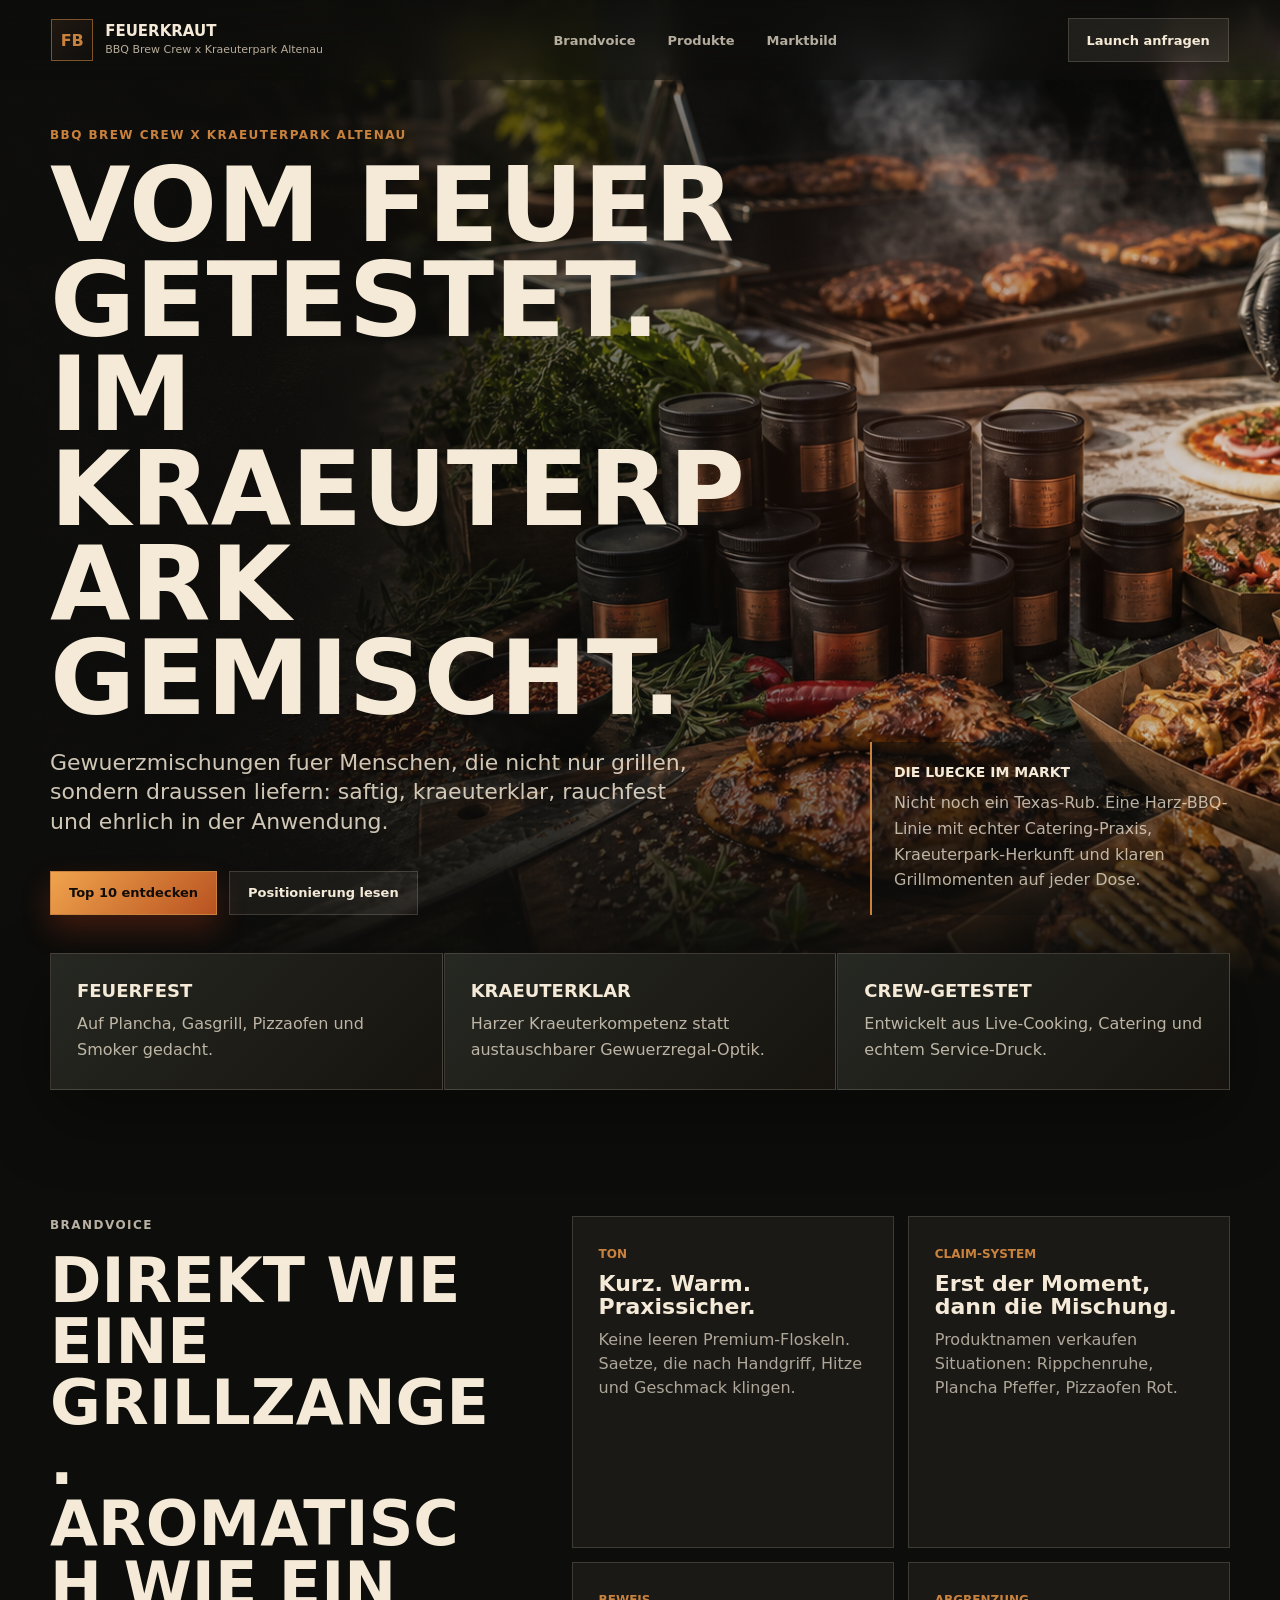
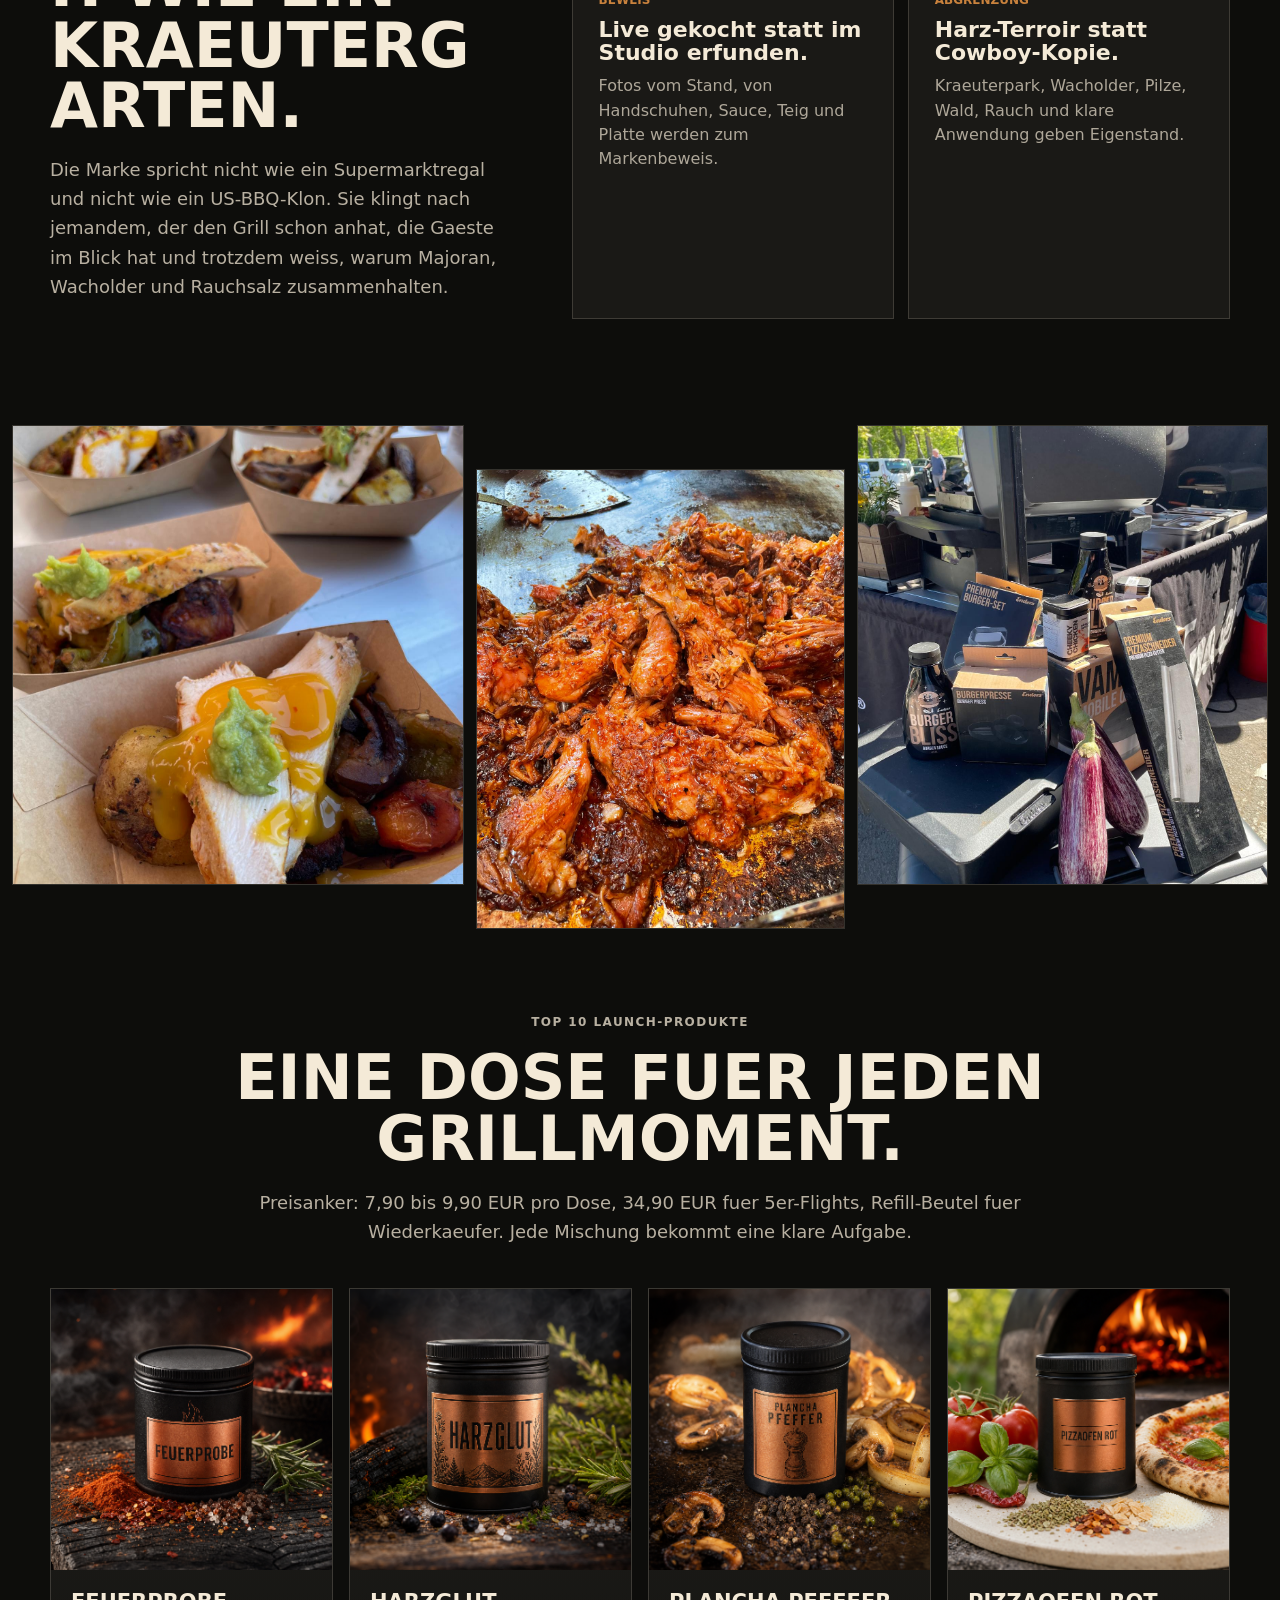
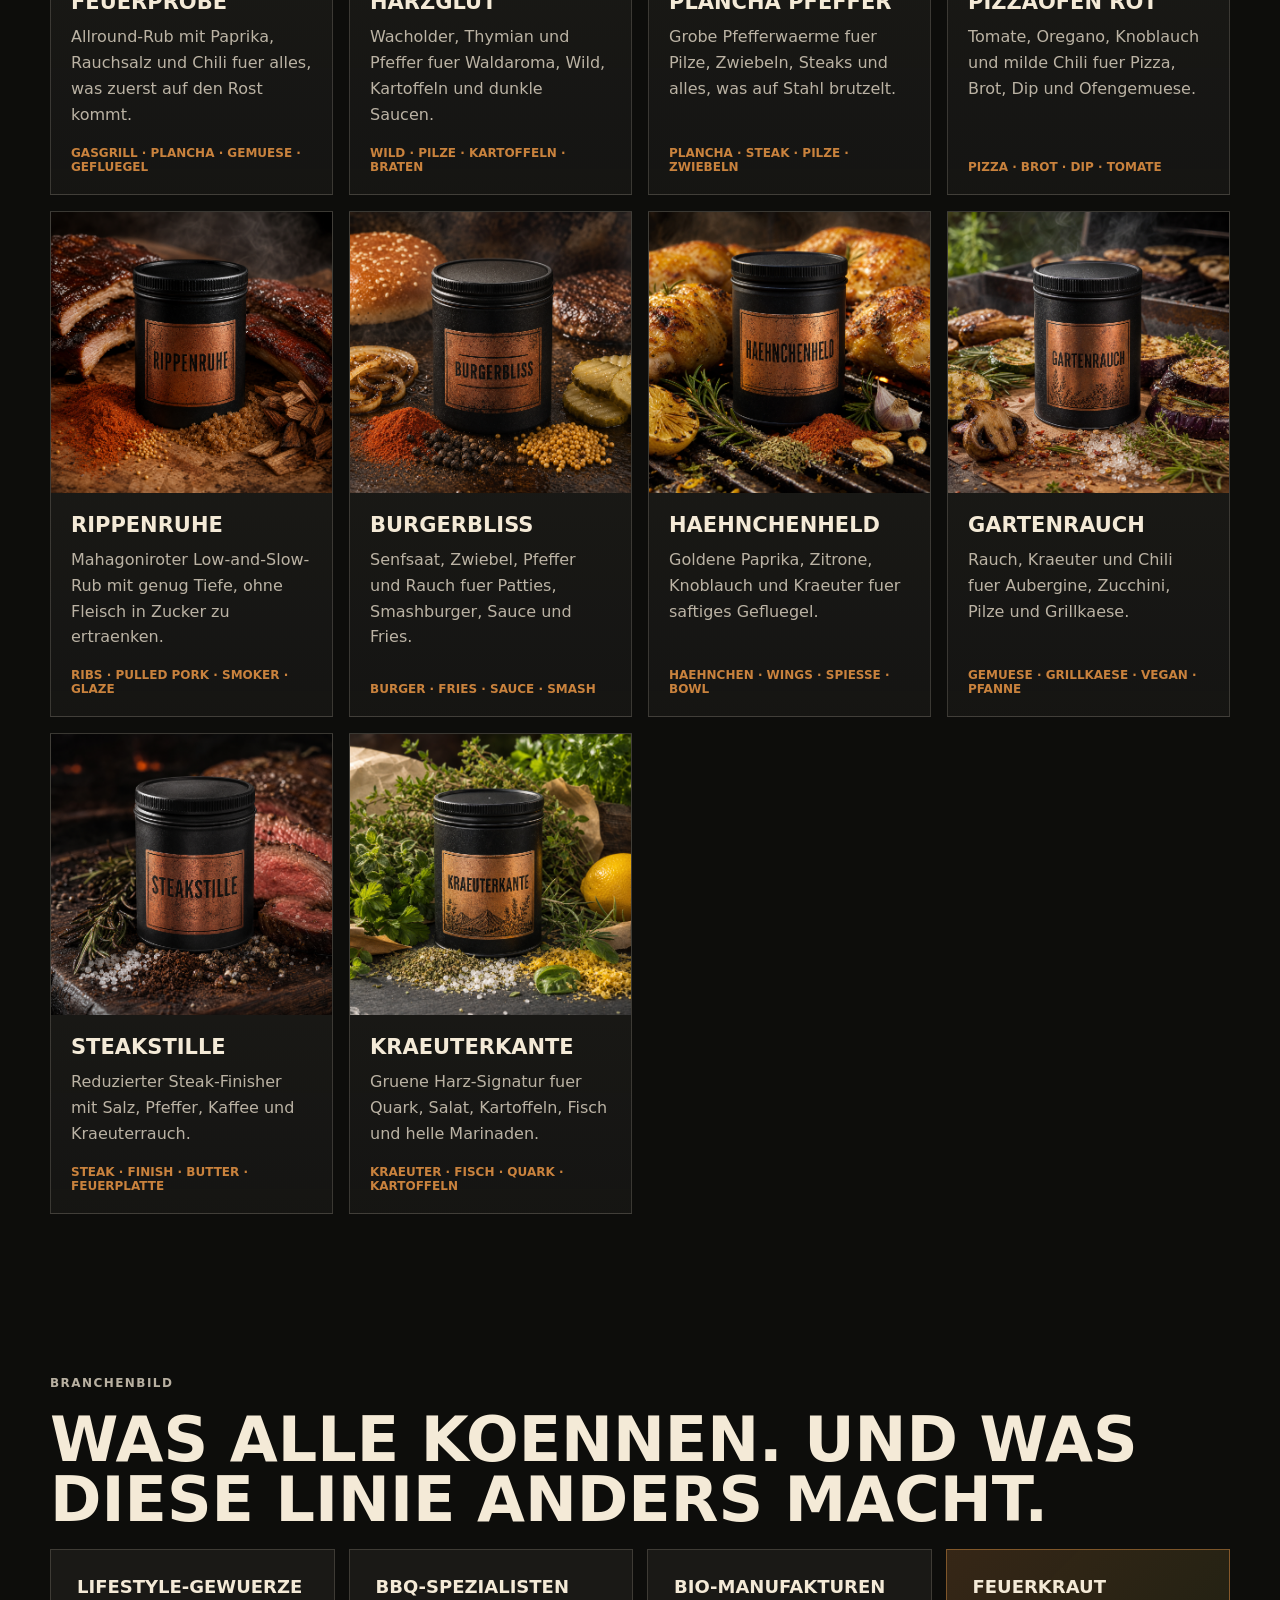
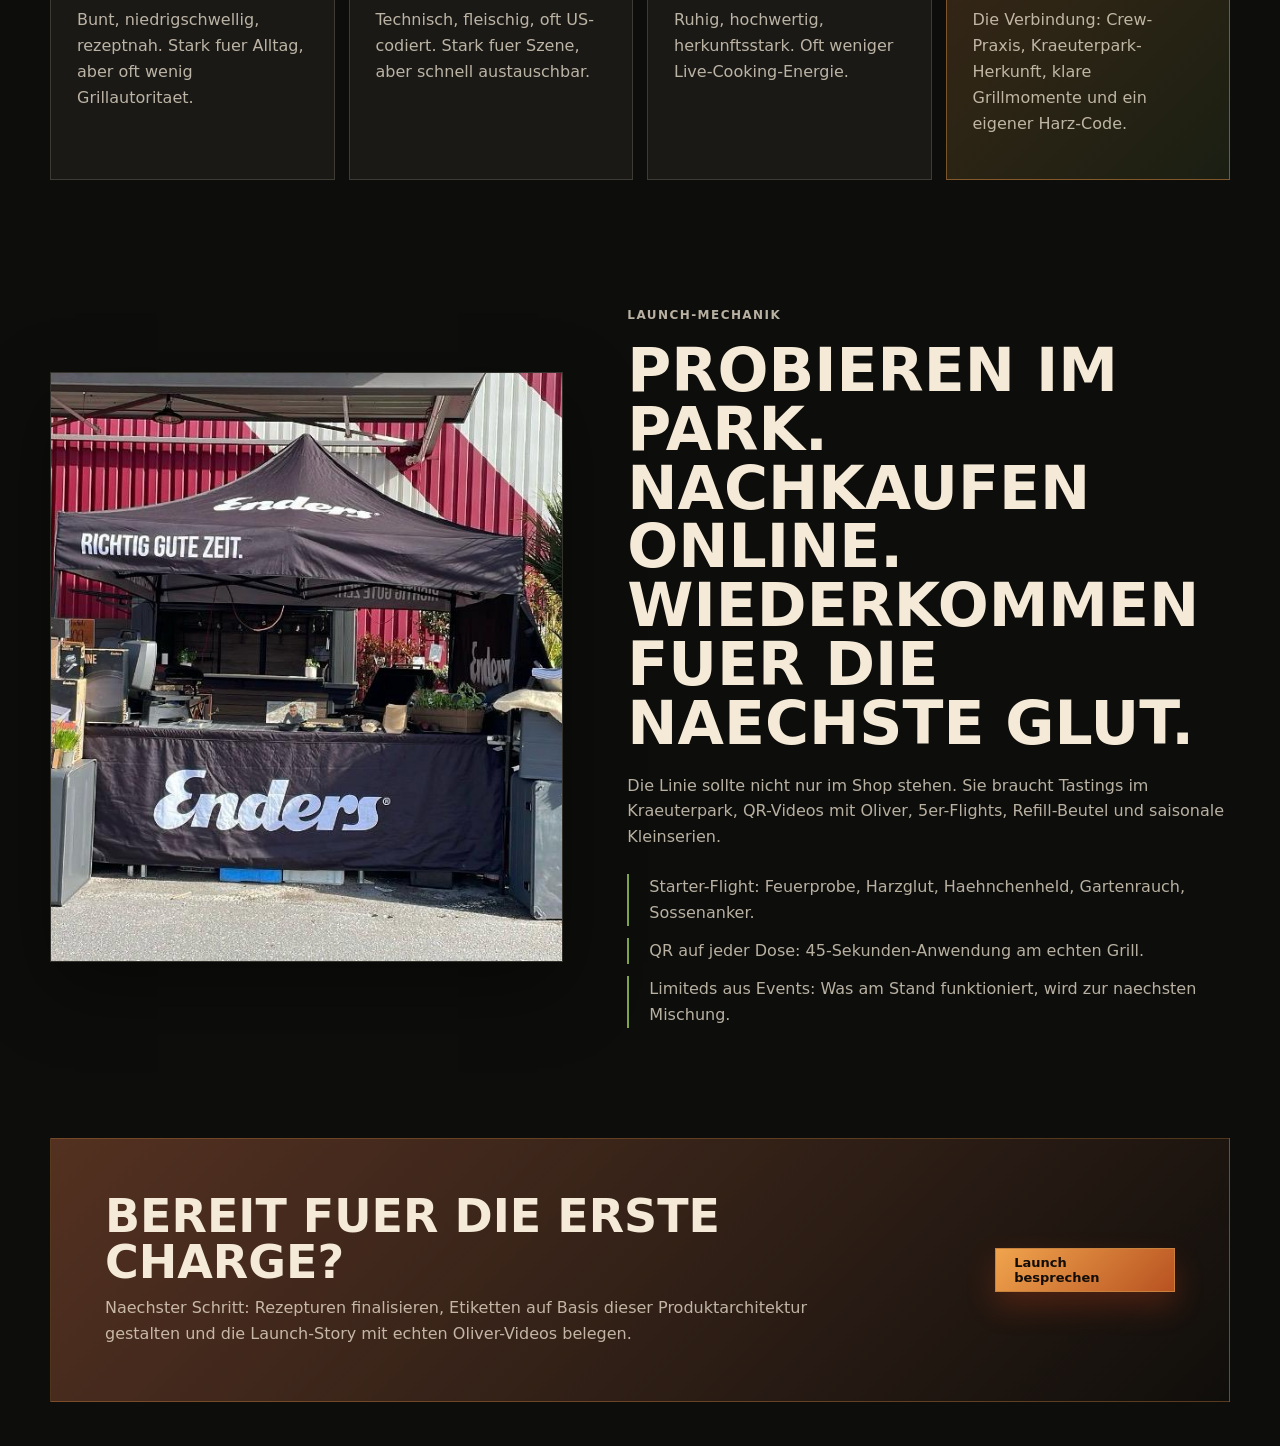
==== landing/index.html @ 5d4447a4 "Initial Feuerkraut landing page" ====
<!doctype html>
<html lang="de">
  <head>
    <meta charset="utf-8" />
    <meta name="viewport" content="width=device-width, initial-scale=1" />
    <title>BBQ Brew Crew x Kraeuterpark Altenau | Feuerkraut Gewuerze</title>
    <meta
      name="description"
      content="Eine Landingpage fuer die BBQ Brew Crew und den Kraeuterpark Altenau: vom Feuer getestet, im Kraeuterpark gemischt."
    />
    <link rel="stylesheet" href="styles.css" />
  </head>
  <body>
    <header class="site-header">
      <a class="brand" href="#top" aria-label="BBQ Brew Crew x Kraeuterpark Altenau">
        <span class="brand-mark">FB</span>
        <span>
          <strong>Feuerkraut</strong>
          <small>BBQ Brew Crew x Kraeuterpark Altenau</small>
        </span>
      </a>
      <nav aria-label="Hauptnavigation">
        <a href="#brandvoice">Brandvoice</a>
        <a href="#produkte">Produkte</a>
        <a href="#markt">Marktbild</a>
      </nav>
      <a class="header-cta" href="#kontakt">Launch anfragen</a>
    </header>

    <main id="top">
      <section class="hero">
        <img src="assets/hero-bbq-crew-kraeuterpark.png" alt="" />
        <div class="hero-shade"></div>
        <div class="hero-content">
          <div class="hero-copy">
            <p>BBQ Brew Crew x Kraeuterpark Altenau</p>
            <h1>Vom Feuer getestet. Im Kraeuterpark gemischt.</h1>
            <span>
              Gewuerzmischungen fuer Menschen, die nicht nur grillen, sondern draussen liefern:
              saftig, kraeuterklar, rauchfest und ehrlich in der Anwendung.
            </span>
            <div class="hero-actions">
              <a class="button primary" href="#produkte">Top 10 entdecken</a>
              <a class="button secondary" href="#brandvoice">Positionierung lesen</a>
            </div>
          </div>
          <aside class="hero-panel" aria-label="Kurzpositionierung">
            <strong>Die Luecke im Markt</strong>
            <p>
              Nicht noch ein Texas-Rub. Eine Harz-BBQ-Linie mit echter Catering-Praxis,
              Kraeuterpark-Herkunft und klaren Grillmomenten auf jeder Dose.
            </p>
          </aside>
        </div>
      </section>

      <section class="proof-strip" aria-label="Kernversprechen">
        <article>
          <strong>Feuerfest</strong>
          <span>Auf Plancha, Gasgrill, Pizzaofen und Smoker gedacht.</span>
        </article>
        <article>
          <strong>Kraeuterklar</strong>
          <span>Harzer Kraeuterkompetenz statt austauschbarer Gewuerzregal-Optik.</span>
        </article>
        <article>
          <strong>Crew-getestet</strong>
          <span>Entwickelt aus Live-Cooking, Catering und echtem Service-Druck.</span>
        </article>
      </section>

      <section class="split-section" id="brandvoice">
        <div class="section-copy">
          <p class="section-kicker">Brandvoice</p>
          <h2>Direkt wie eine Grillzange. Aromatisch wie ein Kraeutergarten.</h2>
          <p>
            Die Marke spricht nicht wie ein Supermarktregal und nicht wie ein US-BBQ-Klon.
            Sie klingt nach jemandem, der den Grill schon anhat, die Gaeste im Blick hat und
            trotzdem weiss, warum Majoran, Wacholder und Rauchsalz zusammenhalten.
          </p>
        </div>
        <div class="voice-board">
          <article>
            <span>Ton</span>
            <strong>Kurz. Warm. Praxissicher.</strong>
            <p>Keine leeren Premium-Floskeln. Saetze, die nach Handgriff, Hitze und Geschmack klingen.</p>
          </article>
          <article>
            <span>Claim-System</span>
            <strong>Erst der Moment, dann die Mischung.</strong>
            <p>Produktnamen verkaufen Situationen: Rippchenruhe, Plancha Pfeffer, Pizzaofen Rot.</p>
          </article>
          <article>
            <span>Beweis</span>
            <strong>Live gekocht statt im Studio erfunden.</strong>
            <p>Fotos vom Stand, von Handschuhen, Sauce, Teig und Platte werden zum Markenbeweis.</p>
          </article>
          <article>
            <span>Abgrenzung</span>
            <strong>Harz-Terroir statt Cowboy-Kopie.</strong>
            <p>Kraeuterpark, Wacholder, Pilze, Wald, Rauch und klare Anwendung geben Eigenstand.</p>
          </article>
        </div>
      </section>

      <section class="image-rhythm" aria-label="Live Cooking Impressionen">
        <img src="assets/event-food-boxes.jpeg" alt="BBQ Food-Boxen mit Haehnchen, Kartoffeln und Sauce" />
        <img src="assets/event-pulled-meat.jpeg" alt="Saftiges BBQ-Fleisch auf der heissen Platte" />
        <img src="assets/event-teig-hand.jpeg" alt="Hand mit schwarzem Handschuh arbeitet Pizzateig vor dem Ofen" />
      </section>

      <section class="products-section" id="produkte">
        <div class="section-copy centered">
          <p class="section-kicker">Top 10 Launch-Produkte</p>
          <h2>Eine Dose fuer jeden Grillmoment.</h2>
          <p>
            Preisanker: 7,90 bis 9,90 EUR pro Dose, 34,90 EUR fuer 5er-Flights,
            Refill-Beutel fuer Wiederkaeufer. Jede Mischung bekommt eine klare Aufgabe.
          </p>
        </div>
        <div class="product-grid">
          <article class="product-card">
            <img src="assets/product-feuerprobe.png" alt="Feuerprobe Gewuerzmischung" />
            <div>
              <h3>Feuerprobe</h3>
              <p>Allround-Rub mit Paprika, Rauchsalz und Chili fuer alles, was zuerst auf den Rost kommt.</p>
              <span>Gasgrill · Plancha · Gemuese · Gefluegel</span>
            </div>
          </article>
          <article class="product-card">
            <img src="assets/product-harzglut.png" alt="Harzglut Gewuerzmischung" />
            <div>
              <h3>Harzglut</h3>
              <p>Wacholder, Thymian und Pfeffer fuer Waldaroma, Wild, Kartoffeln und dunkle Saucen.</p>
              <span>Wild · Pilze · Kartoffeln · Braten</span>
            </div>
          </article>
          <article class="product-card">
            <img src="assets/product-plancha-pfeffer.png" alt="Plancha Pfeffer Gewuerzmischung" />
            <div>
              <h3>Plancha Pfeffer</h3>
              <p>Grobe Pfefferwaerme fuer Pilze, Zwiebeln, Steaks und alles, was auf Stahl brutzelt.</p>
              <span>Plancha · Steak · Pilze · Zwiebeln</span>
            </div>
          </article>
          <article class="product-card">
            <img src="assets/product-pizzaofen-rot.png" alt="Pizzaofen Rot Gewuerzmischung" />
            <div>
              <h3>Pizzaofen Rot</h3>
              <p>Tomate, Oregano, Knoblauch und milde Chili fuer Pizza, Brot, Dip und Ofengemuese.</p>
              <span>Pizza · Brot · Dip · Tomate</span>
            </div>
          </article>
          <article class="product-card">
            <img src="assets/product-rippenruhe.png" alt="Rippenruhe Gewuerzmischung" />
            <div>
              <h3>Rippenruhe</h3>
              <p>Mahagoniroter Low-and-Slow-Rub mit genug Tiefe, ohne Fleisch in Zucker zu ertraenken.</p>
              <span>Ribs · Pulled Pork · Smoker · Glaze</span>
            </div>
          </article>
          <article class="product-card">
            <img src="assets/product-burgerbliss.png" alt="Burgerbliss Gewuerzmischung" />
            <div>
              <h3>Burgerbliss</h3>
              <p>Senfsaat, Zwiebel, Pfeffer und Rauch fuer Patties, Smashburger, Sauce und Fries.</p>
              <span>Burger · Fries · Sauce · Smash</span>
            </div>
          </article>
          <article class="product-card">
            <img src="assets/product-haehnchenheld.png" alt="Haehnchenheld Gewuerzmischung" />
            <div>
              <h3>Haehnchenheld</h3>
              <p>Goldene Paprika, Zitrone, Knoblauch und Kraeuter fuer saftiges Gefluegel.</p>
              <span>Haehnchen · Wings · Spiesse · Bowl</span>
            </div>
          </article>
          <article class="product-card">
            <img src="assets/product-gartenrauch.png" alt="Gartenrauch Gewuerzmischung" />
            <div>
              <h3>Gartenrauch</h3>
              <p>Rauch, Kraeuter und Chili fuer Aubergine, Zucchini, Pilze und Grillkaese.</p>
              <span>Gemuese · Grillkaese · Vegan · Pfanne</span>
            </div>
          </article>
          <article class="product-card">
            <img src="assets/product-steakstille.png" alt="Steakstille Gewuerzmischung" />
            <div>
              <h3>Steakstille</h3>
              <p>Reduzierter Steak-Finisher mit Salz, Pfeffer, Kaffee und Kraeuterrauch.</p>
              <span>Steak · Finish · Butter · Feuerplatte</span>
            </div>
          </article>
          <article class="product-card">
            <img src="assets/product-kraeuterkante.png" alt="Kraeuterkante Gewuerzmischung" />
            <div>
              <h3>Kraeuterkante</h3>
              <p>Gruene Harz-Signatur fuer Quark, Salat, Kartoffeln, Fisch und helle Marinaden.</p>
              <span>Kraeuter · Fisch · Quark · Kartoffeln</span>
            </div>
          </article>
        </div>
      </section>

      <section class="market-section" id="markt">
        <div class="section-copy">
          <p class="section-kicker">Branchenbild</p>
          <h2>Was alle koennen. Und was diese Linie anders macht.</h2>
        </div>
        <div class="market-grid">
          <article>
            <strong>Lifestyle-Gewuerze</strong>
            <p>Bunt, niedrigschwellig, rezeptnah. Stark fuer Alltag, aber oft wenig Grillautoritaet.</p>
          </article>
          <article>
            <strong>BBQ-Spezialisten</strong>
            <p>Technisch, fleischig, oft US-codiert. Stark fuer Szene, aber schnell austauschbar.</p>
          </article>
          <article>
            <strong>Bio-Manufakturen</strong>
            <p>Ruhig, hochwertig, herkunftsstark. Oft weniger Live-Cooking-Energie.</p>
          </article>
          <article class="market-own">
            <strong>Feuerkraut</strong>
            <p>Die Verbindung: Crew-Praxis, Kraeuterpark-Herkunft, klare Grillmomente und ein eigener Harz-Code.</p>
          </article>
        </div>
      </section>

      <section class="launch-section">
        <img src="assets/event-stand.jpeg" alt="Live-Cooking Stand mit Grillzubehoer und Pflanzen" />
        <div>
          <p class="section-kicker">Launch-Mechanik</p>
          <h2>Probieren im Park. Nachkaufen online. Wiederkommen fuer die naechste Glut.</h2>
          <p>
            Die Linie sollte nicht nur im Shop stehen. Sie braucht Tastings im Kraeuterpark,
            QR-Videos mit Oliver, 5er-Flights, Refill-Beutel und saisonale Kleinserien.
          </p>
          <ul>
            <li>Starter-Flight: Feuerprobe, Harzglut, Haehnchenheld, Gartenrauch, Sossenanker.</li>
            <li>QR auf jeder Dose: 45-Sekunden-Anwendung am echten Grill.</li>
            <li>Limiteds aus Events: Was am Stand funktioniert, wird zur naechsten Mischung.</li>
          </ul>
        </div>
      </section>

      <section class="contact-section" id="kontakt">
        <div>
          <h2>Bereit fuer die erste Charge?</h2>
          <p>
            Naechster Schritt: Rezepturen finalisieren, Etiketten auf Basis dieser Produktarchitektur
            gestalten und die Launch-Story mit echten Oliver-Videos belegen.
          </p>
        </div>
        <a class="button primary" href="mailto:info@bbqbrewcrew.com?subject=Feuerkraut%20Launch">Launch besprechen</a>
      </section>
    </main>
  </body>
</html>
---- landing/styles.css ----
:root {
  --coal: #0d0d0b;
  --coal-2: #16140f;
  --steel: #272923;
  --paper: #e2c491;
  --copper: #c9823d;
  --ember: #e44c1c;
  --herb: #7ea348;
  --cream: #f4ead7;
  --muted: #b8ad9a;
  --line: rgba(244, 234, 215, 0.16);
  --shadow: 0 26px 70px rgba(0, 0, 0, 0.38);
  font-family:
    Inter, ui-sans-serif, system-ui, -apple-system, BlinkMacSystemFont, "Segoe UI", sans-serif;
}

* {
  box-sizing: border-box;
}

html {
  scroll-behavior: smooth;
}

body {
  margin: 0;
  background: var(--coal);
  color: var(--cream);
}

a {
  color: inherit;
  text-decoration: none;
}

img {
  display: block;
  max-width: 100%;
}

.site-header {
  position: fixed;
  z-index: 20;
  inset: 0 0 auto;
  display: flex;
  align-items: center;
  justify-content: space-between;
  gap: 24px;
  padding: 18px clamp(18px, 4vw, 56px);
  background: linear-gradient(180deg, rgba(13, 13, 11, 0.9), rgba(13, 13, 11, 0.42));
  backdrop-filter: blur(14px);
}

.brand {
  display: inline-flex;
  align-items: center;
  gap: 12px;
  min-width: 220px;
}

.brand-mark {
  display: grid;
  place-items: center;
  width: 42px;
  height: 42px;
  border: 1px solid rgba(201, 130, 61, 0.58);
  background: linear-gradient(135deg, #211811, #0f0f0d);
  color: var(--copper);
  font-weight: 900;
  letter-spacing: 0;
}

.brand strong,
.brand small {
  display: block;
  line-height: 1.05;
}

.brand strong {
  font-size: 15px;
  text-transform: uppercase;
}

.brand small {
  margin-top: 4px;
  color: var(--muted);
  font-size: 11px;
}

nav {
  display: flex;
  align-items: center;
  justify-content: center;
  gap: clamp(14px, 3vw, 32px);
  color: rgba(244, 234, 215, 0.72);
  font-size: 13px;
  font-weight: 700;
}

nav a:hover {
  color: var(--cream);
}

.header-cta,
.button {
  display: inline-flex;
  align-items: center;
  justify-content: center;
  min-height: 44px;
  padding: 0 18px;
  border: 1px solid rgba(244, 234, 215, 0.16);
  font-size: 13px;
  font-weight: 850;
}

.header-cta {
  background: rgba(244, 234, 215, 0.08);
}

.button.primary {
  border-color: var(--copper);
  background: linear-gradient(135deg, #f0a44d, #b85221);
  color: #120d08;
  box-shadow: 0 14px 30px rgba(228, 76, 28, 0.24);
}

.button.secondary {
  background: rgba(244, 234, 215, 0.06);
  color: var(--cream);
}

.hero {
  position: relative;
  min-height: 94svh;
  overflow: hidden;
}

.hero > img,
.hero-shade {
  position: absolute;
  inset: 0;
  width: 100%;
  height: 100%;
}

.hero > img {
  object-fit: cover;
  object-position: center;
}

.hero-shade {
  background:
    radial-gradient(circle at 75% 42%, rgba(228, 76, 28, 0.12), transparent 30%),
    linear-gradient(90deg, rgba(13, 13, 11, 0.94), rgba(13, 13, 11, 0.62) 42%, rgba(13, 13, 11, 0.14)),
    linear-gradient(0deg, var(--coal), transparent 24%);
}

.hero-content {
  position: relative;
  z-index: 1;
  display: grid;
  grid-template-columns: minmax(0, 780px) minmax(240px, 360px);
  align-items: end;
  gap: clamp(28px, 6vw, 78px);
  width: min(1180px, calc(100% - 36px));
  min-height: 94svh;
  margin: 0 auto;
  padding: 128px 0 72px;
}

.hero-copy p,
.section-kicker {
  margin: 0 0 16px;
  color: var(--copper);
  font-size: 12px;
  font-weight: 900;
  letter-spacing: 0.12em;
  text-transform: uppercase;
}

h1,
h2,
h3,
p {
  margin-top: 0;
}

h1 {
  max-width: 760px;
  margin-bottom: 22px;
  font-size: 104px;
  line-height: 0.91;
  letter-spacing: 0;
  text-transform: uppercase;
}

.hero-copy > span {
  display: block;
  max-width: 660px;
  color: rgba(244, 234, 215, 0.84);
  font-size: 22px;
  line-height: 1.35;
}

.hero-copy,
.hero-panel,
.hero-copy > * {
  min-width: 0;
  max-width: 100%;
}

h1,
h2,
h3,
.brand strong,
.product-card span {
  overflow-wrap: anywhere;
}

.hero-actions {
  display: flex;
  flex-wrap: wrap;
  gap: 12px;
  margin-top: 34px;
}

.hero-panel {
  border-left: 2px solid var(--copper);
  padding: 22px 0 22px 22px;
  background: linear-gradient(90deg, rgba(13, 13, 11, 0.6), transparent);
}

.hero-panel strong {
  display: block;
  margin-bottom: 10px;
  font-size: 14px;
  text-transform: uppercase;
}

.hero-panel p {
  margin: 0;
  color: rgba(244, 234, 215, 0.74);
  line-height: 1.6;
}

.proof-strip,
.split-section,
.products-section,
.market-section,
.launch-section,
.contact-section {
  width: min(1180px, calc(100% - 36px));
  margin: 0 auto;
}

.proof-strip {
  display: grid;
  grid-template-columns: repeat(3, 1fr);
  gap: 1px;
  transform: translateY(-34px);
  box-shadow: var(--shadow);
}

.proof-strip article {
  min-height: 132px;
  padding: 26px;
  background: linear-gradient(135deg, rgba(39, 41, 35, 0.98), rgba(23, 20, 15, 0.98));
  border: 1px solid var(--line);
}

.proof-strip strong,
.product-card h3,
.market-grid strong {
  display: block;
  margin-bottom: 10px;
  font-size: 18px;
  text-transform: uppercase;
}

.proof-strip span,
.product-card p,
.market-grid p,
.section-copy p,
.launch-section p,
.launch-section li,
.contact-section p {
  color: rgba(244, 234, 215, 0.74);
  line-height: 1.62;
}

.split-section {
  display: grid;
  grid-template-columns: 0.82fr 1.18fr;
  gap: clamp(32px, 5vw, 74px);
  padding: 92px 0 72px;
}

.section-copy h2 {
  margin-bottom: 18px;
  font-size: 62px;
  line-height: 0.98;
  letter-spacing: 0;
  text-transform: uppercase;
}

.section-copy p:not(.section-kicker) {
  font-size: 18px;
}

.voice-board {
  display: grid;
  grid-template-columns: repeat(2, 1fr);
  gap: 14px;
}

.voice-board article,
.market-grid article {
  padding: 26px;
  background: rgba(244, 234, 215, 0.055);
  border: 1px solid var(--line);
}

.voice-board span {
  color: var(--copper);
  font-size: 12px;
  font-weight: 900;
  text-transform: uppercase;
}

.voice-board strong {
  display: block;
  margin: 10px 0;
  font-size: 22px;
  line-height: 1.05;
}

.voice-board p {
  margin: 0;
  color: rgba(244, 234, 215, 0.68);
  line-height: 1.52;
}

.image-rhythm {
  display: grid;
  grid-template-columns: 1.1fr 0.9fr 1fr;
  gap: 12px;
  width: min(1280px, calc(100% - 24px));
  margin: 34px auto 0;
}

.image-rhythm img {
  width: 100%;
  height: 460px;
  object-fit: cover;
  border: 1px solid var(--line);
}

.image-rhythm img:nth-child(2) {
  transform: translateY(44px);
}

.products-section {
  padding: 128px 0 88px;
}

.centered {
  max-width: 820px;
  margin: 0 auto 42px;
  text-align: center;
}

.product-grid {
  display: grid;
  grid-template-columns: repeat(4, 1fr);
  gap: 16px;
}

.product-card {
  display: flex;
  flex-direction: column;
  min-height: 100%;
  overflow: hidden;
  background: linear-gradient(180deg, rgba(244, 234, 215, 0.075), rgba(244, 234, 215, 0.035));
  border: 1px solid var(--line);
  transition:
    transform 220ms ease,
    border-color 220ms ease,
    background 220ms ease;
}

.product-card:hover {
  transform: translateY(-6px);
  border-color: rgba(201, 130, 61, 0.52);
  background: linear-gradient(180deg, rgba(201, 130, 61, 0.16), rgba(244, 234, 215, 0.04));
}

.product-card img {
  width: 100%;
  aspect-ratio: 1 / 1;
  object-fit: cover;
}

.product-card div {
  display: flex;
  flex: 1;
  flex-direction: column;
  padding: 20px;
}

.product-card h3 {
  font-size: 21px;
}

.product-card p {
  margin-bottom: 18px;
}

.product-card span {
  margin-top: auto;
  color: var(--copper);
  font-size: 12px;
  font-weight: 900;
  text-transform: uppercase;
}

.market-section {
  padding: 72px 0 92px;
}

.market-grid {
  display: grid;
  grid-template-columns: repeat(4, 1fr);
  gap: 14px;
}

.market-own {
  background: linear-gradient(135deg, rgba(201, 130, 61, 0.22), rgba(126, 163, 72, 0.12)) !important;
  border-color: rgba(201, 130, 61, 0.55) !important;
}

.launch-section {
  display: grid;
  grid-template-columns: 0.92fr 1.08fr;
  gap: clamp(28px, 5vw, 68px);
  align-items: center;
  padding: 34px 0 110px;
}

.launch-section img {
  width: 100%;
  height: 590px;
  object-fit: cover;
  border: 1px solid var(--line);
  box-shadow: var(--shadow);
}

.launch-section h2 {
  margin-bottom: 20px;
  font-size: 60px;
  line-height: 0.98;
  text-transform: uppercase;
}

.launch-section ul {
  display: grid;
  gap: 12px;
  margin: 24px 0 0;
  padding: 0;
  list-style: none;
}

.launch-section li {
  padding-left: 20px;
  border-left: 2px solid var(--herb);
}

.contact-section {
  display: flex;
  align-items: center;
  justify-content: space-between;
  gap: 24px;
  margin-bottom: 44px;
  padding: clamp(28px, 5vw, 54px);
  background:
    linear-gradient(135deg, rgba(228, 76, 28, 0.24), transparent),
    linear-gradient(135deg, rgba(39, 41, 35, 0.98), rgba(16, 14, 11, 0.98));
  border: 1px solid rgba(201, 130, 61, 0.34);
}

.contact-section h2 {
  margin-bottom: 10px;
  font-size: 46px;
  line-height: 1;
  text-transform: uppercase;
}

.contact-section p {
  max-width: 720px;
  margin: 0;
}

@media (max-width: 980px) {
  .site-header {
    position: absolute;
  }

  nav {
    display: none;
  }

  .hero-content,
  .split-section,
  .launch-section {
    grid-template-columns: 1fr;
  }

  .hero-panel {
    max-width: 520px;
  }

  h1 {
    font-size: 72px;
  }

  .section-copy h2,
  .launch-section h2 {
    font-size: 46px;
  }

  .image-rhythm img,
  .launch-section img {
    height: 390px;
  }

  .proof-strip,
  .market-grid {
    grid-template-columns: 1fr;
  }

  .voice-board,
  .product-grid {
    grid-template-columns: repeat(2, 1fr);
  }

  .image-rhythm {
    grid-template-columns: 1fr;
  }

  .image-rhythm img:nth-child(2) {
    transform: none;
  }
}

@media (max-width: 620px) {
  .site-header {
    align-items: flex-start;
    padding: 14px;
  }

  .brand {
    min-width: 0;
  }

  .brand small,
  .header-cta {
    display: none;
  }

  .hero {
    min-height: 96svh;
  }

  .hero-content {
    min-height: 96svh;
    padding: 104px 0 46px;
  }

  .hero-shade {
    background:
      linear-gradient(90deg, rgba(13, 13, 11, 0.98), rgba(13, 13, 11, 0.74)),
      linear-gradient(0deg, var(--coal), transparent 30%);
  }

  .hero-copy,
  .hero-panel {
    width: min(100%, 330px);
  }

  h1 {
    font-size: 40px;
    line-height: 0.96;
  }

  .hero-copy > span,
  .section-copy p:not(.section-kicker) {
    font-size: 16px;
  }

  .section-copy h2,
  .launch-section h2 {
    font-size: 34px;
    line-height: 1.02;
  }

  .contact-section h2 {
    font-size: 30px;
  }

  .image-rhythm img,
  .launch-section img {
    height: 300px;
  }

  .proof-strip {
    transform: none;
    width: min(1180px, calc(100% - 24px));
    margin-top: 12px;
  }

  .voice-board,
  .product-grid {
    grid-template-columns: 1fr;
  }

  .split-section,
  .products-section,
  .market-section,
  .launch-section {
    padding-top: 64px;
    padding-bottom: 64px;
  }

  .contact-section {
    flex-direction: column;
    align-items: flex-start;
  }
}
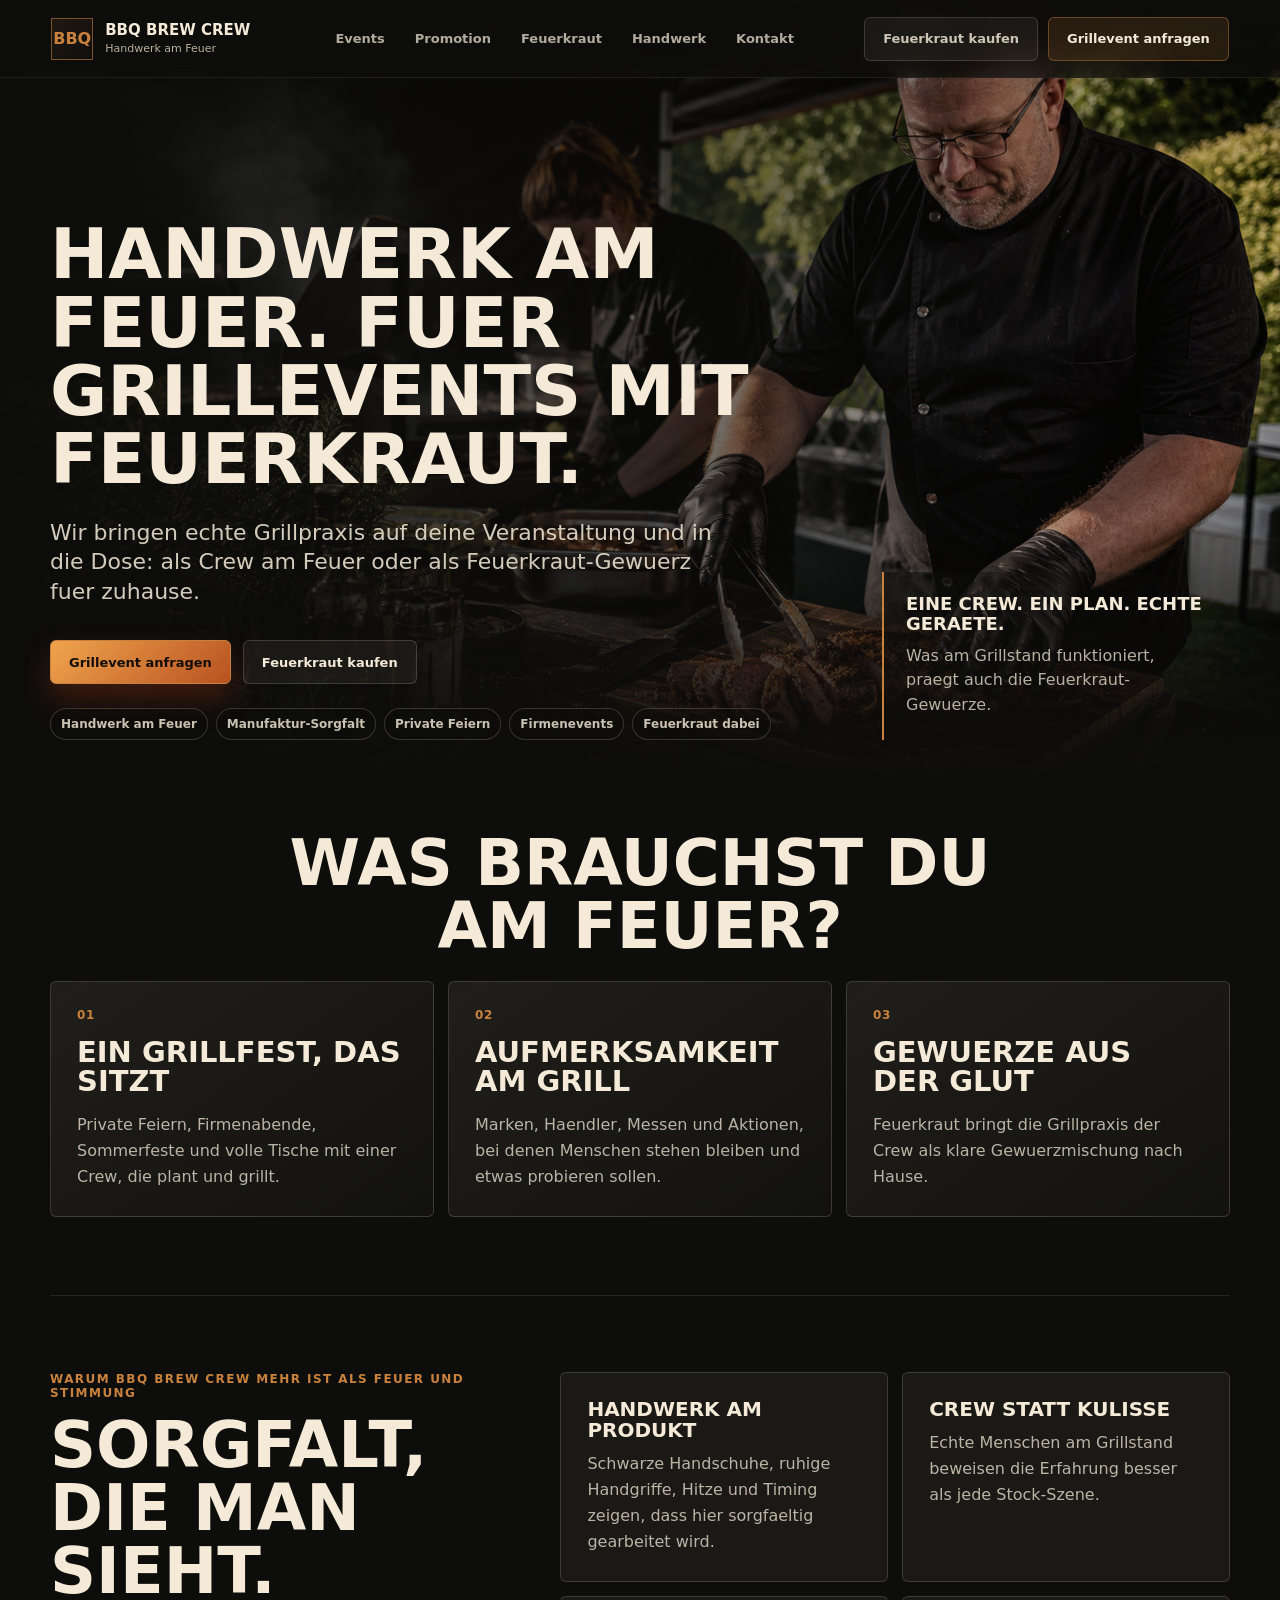
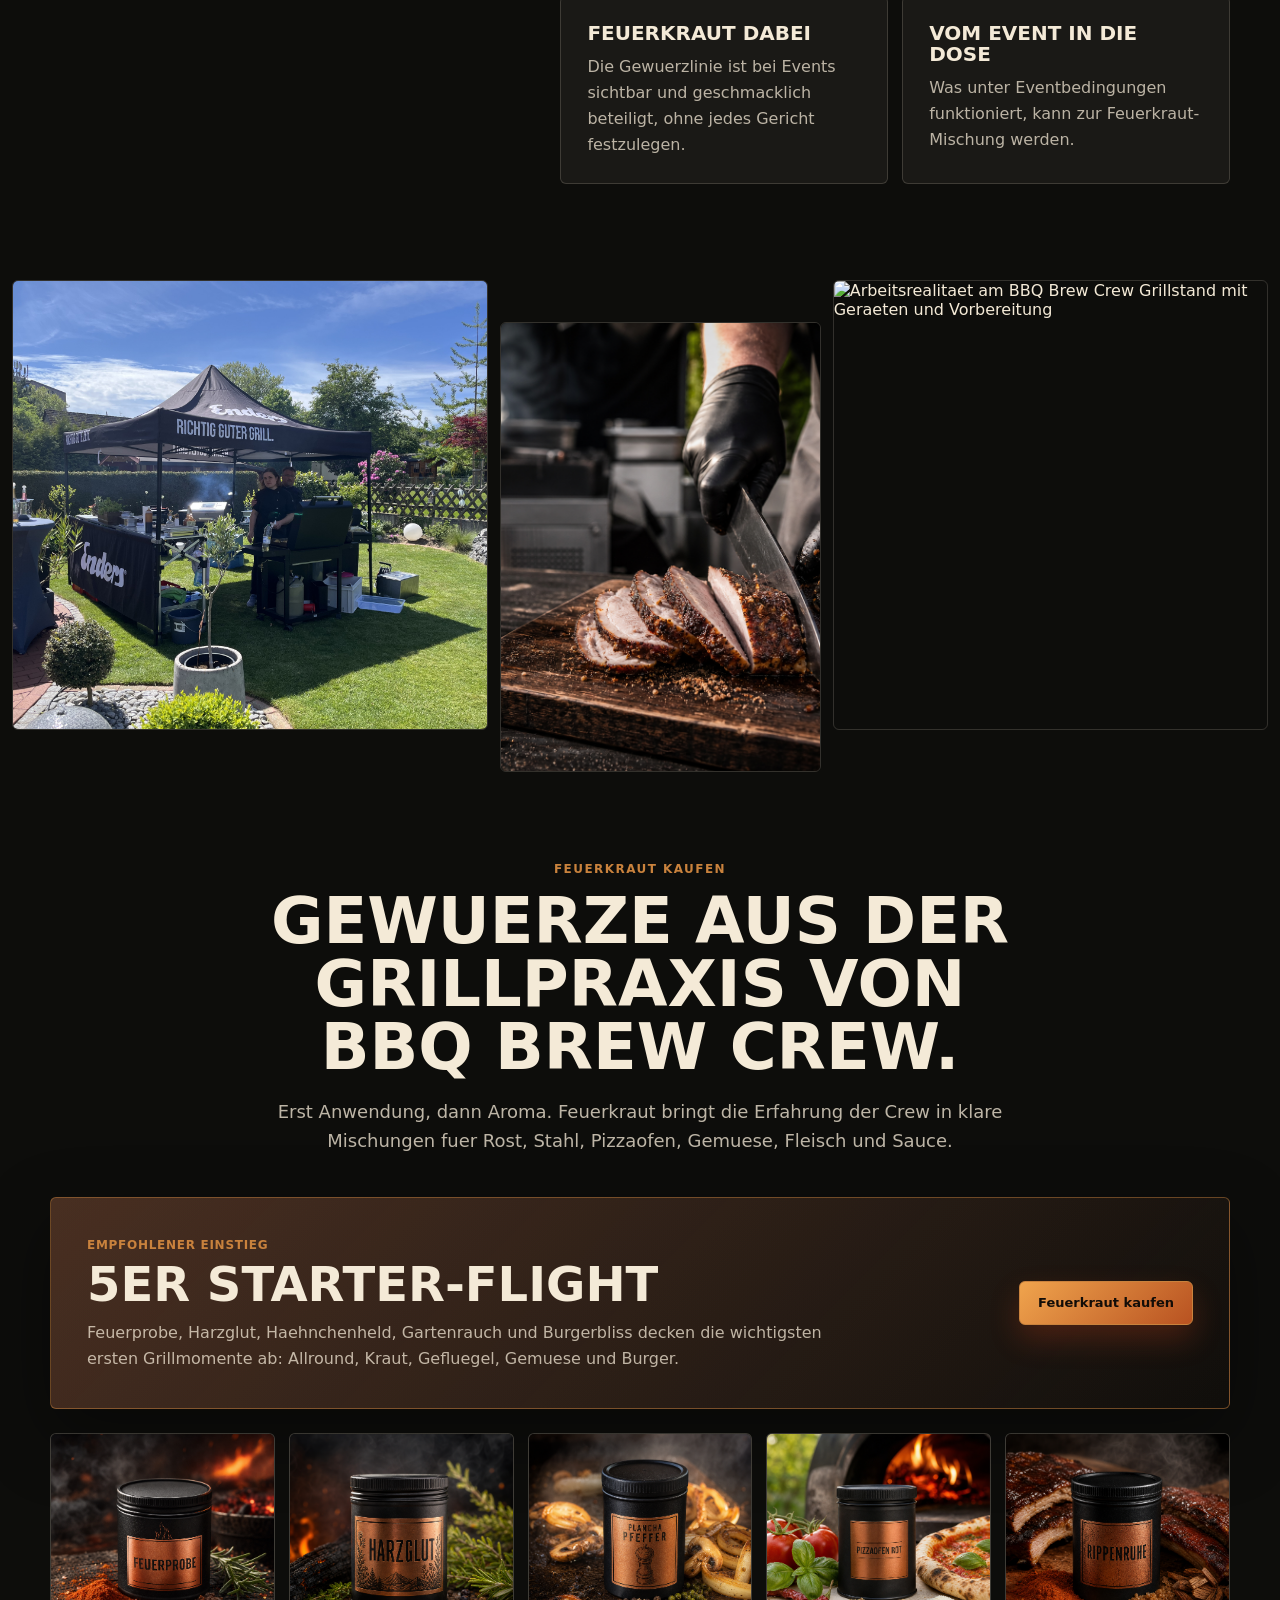
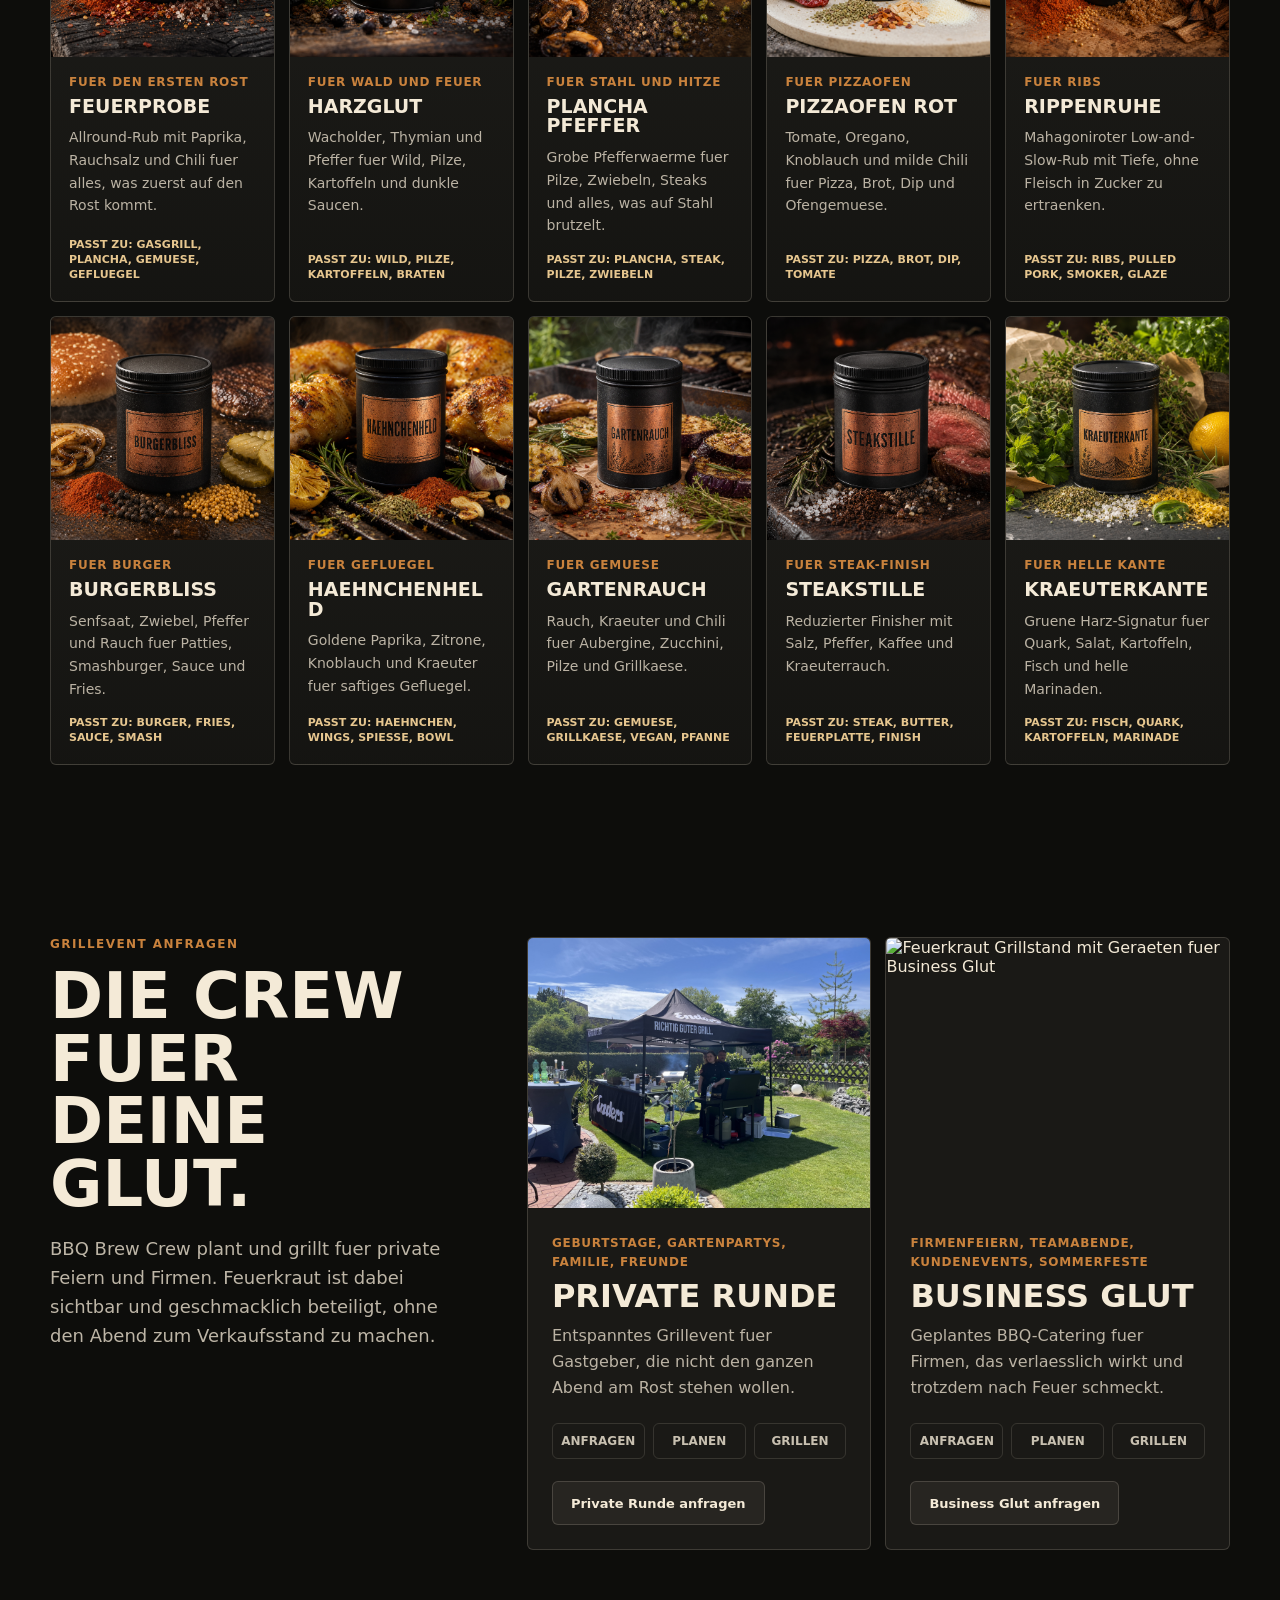
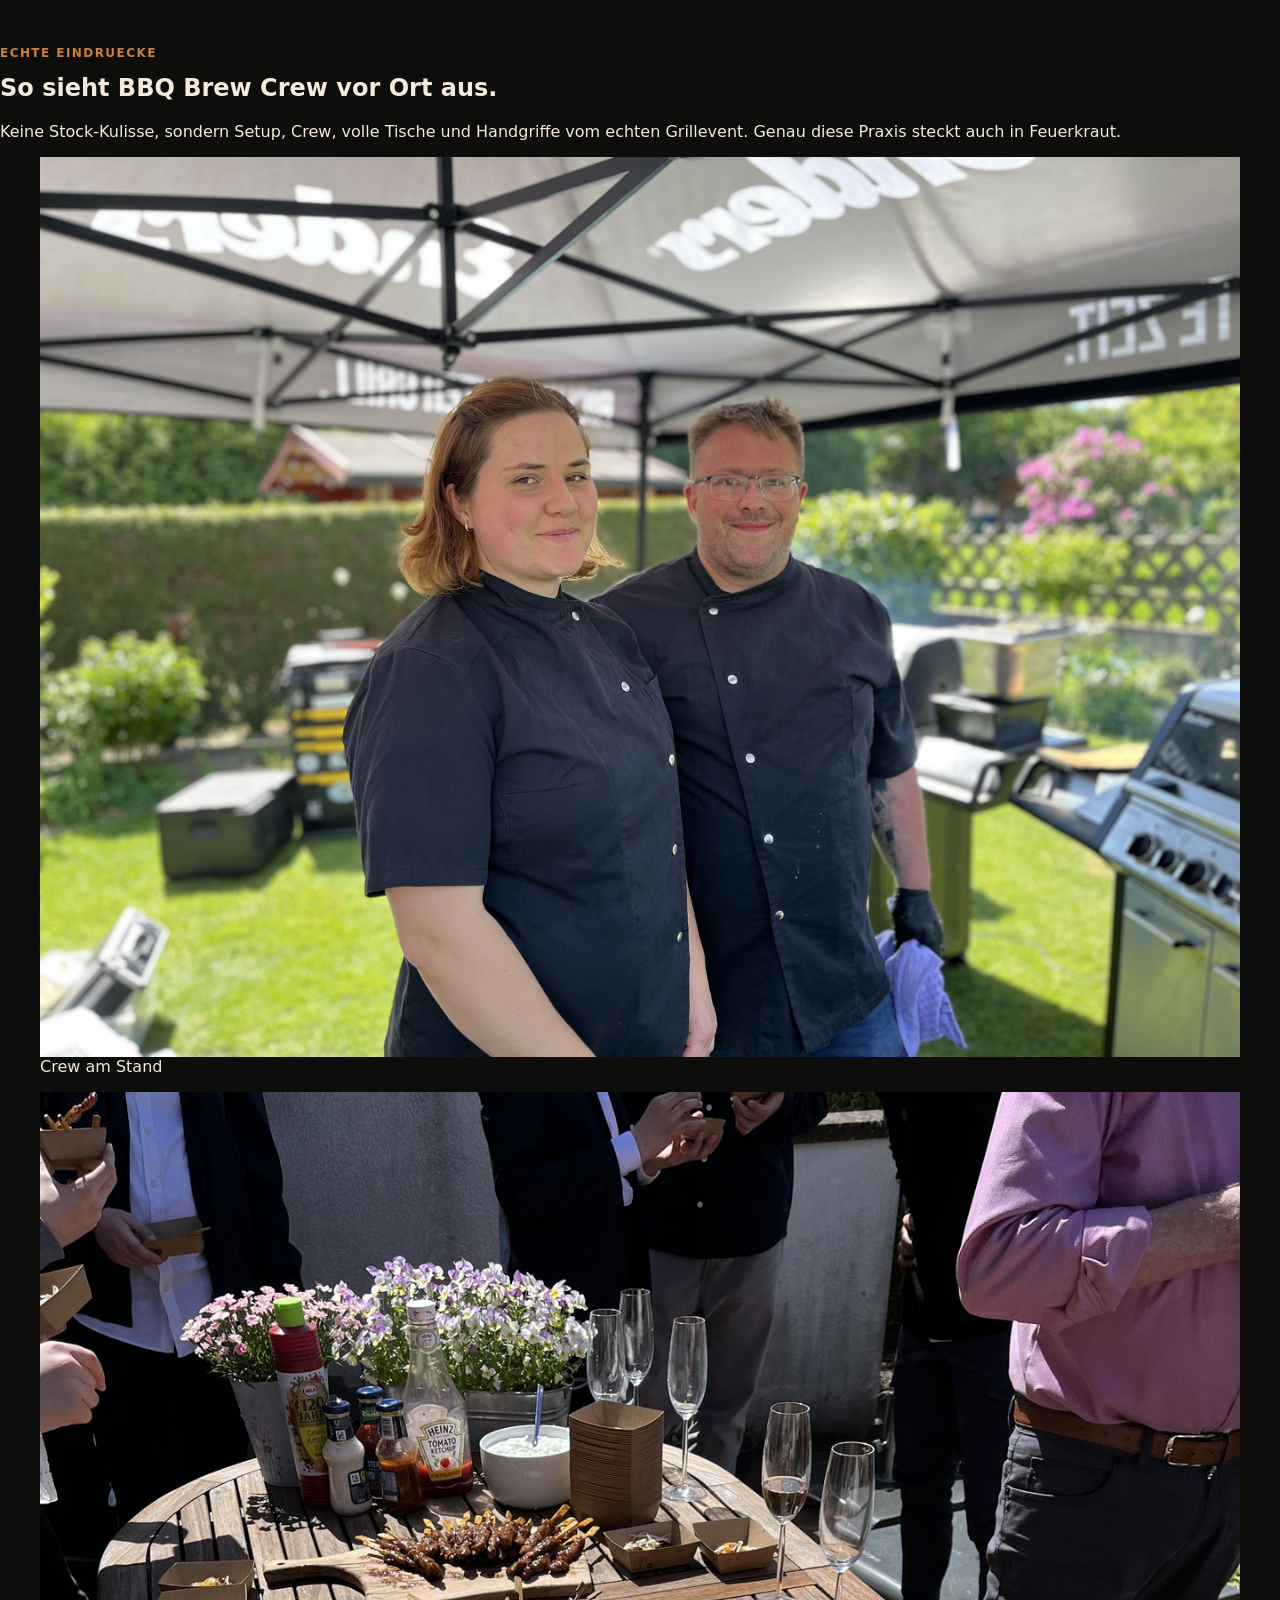
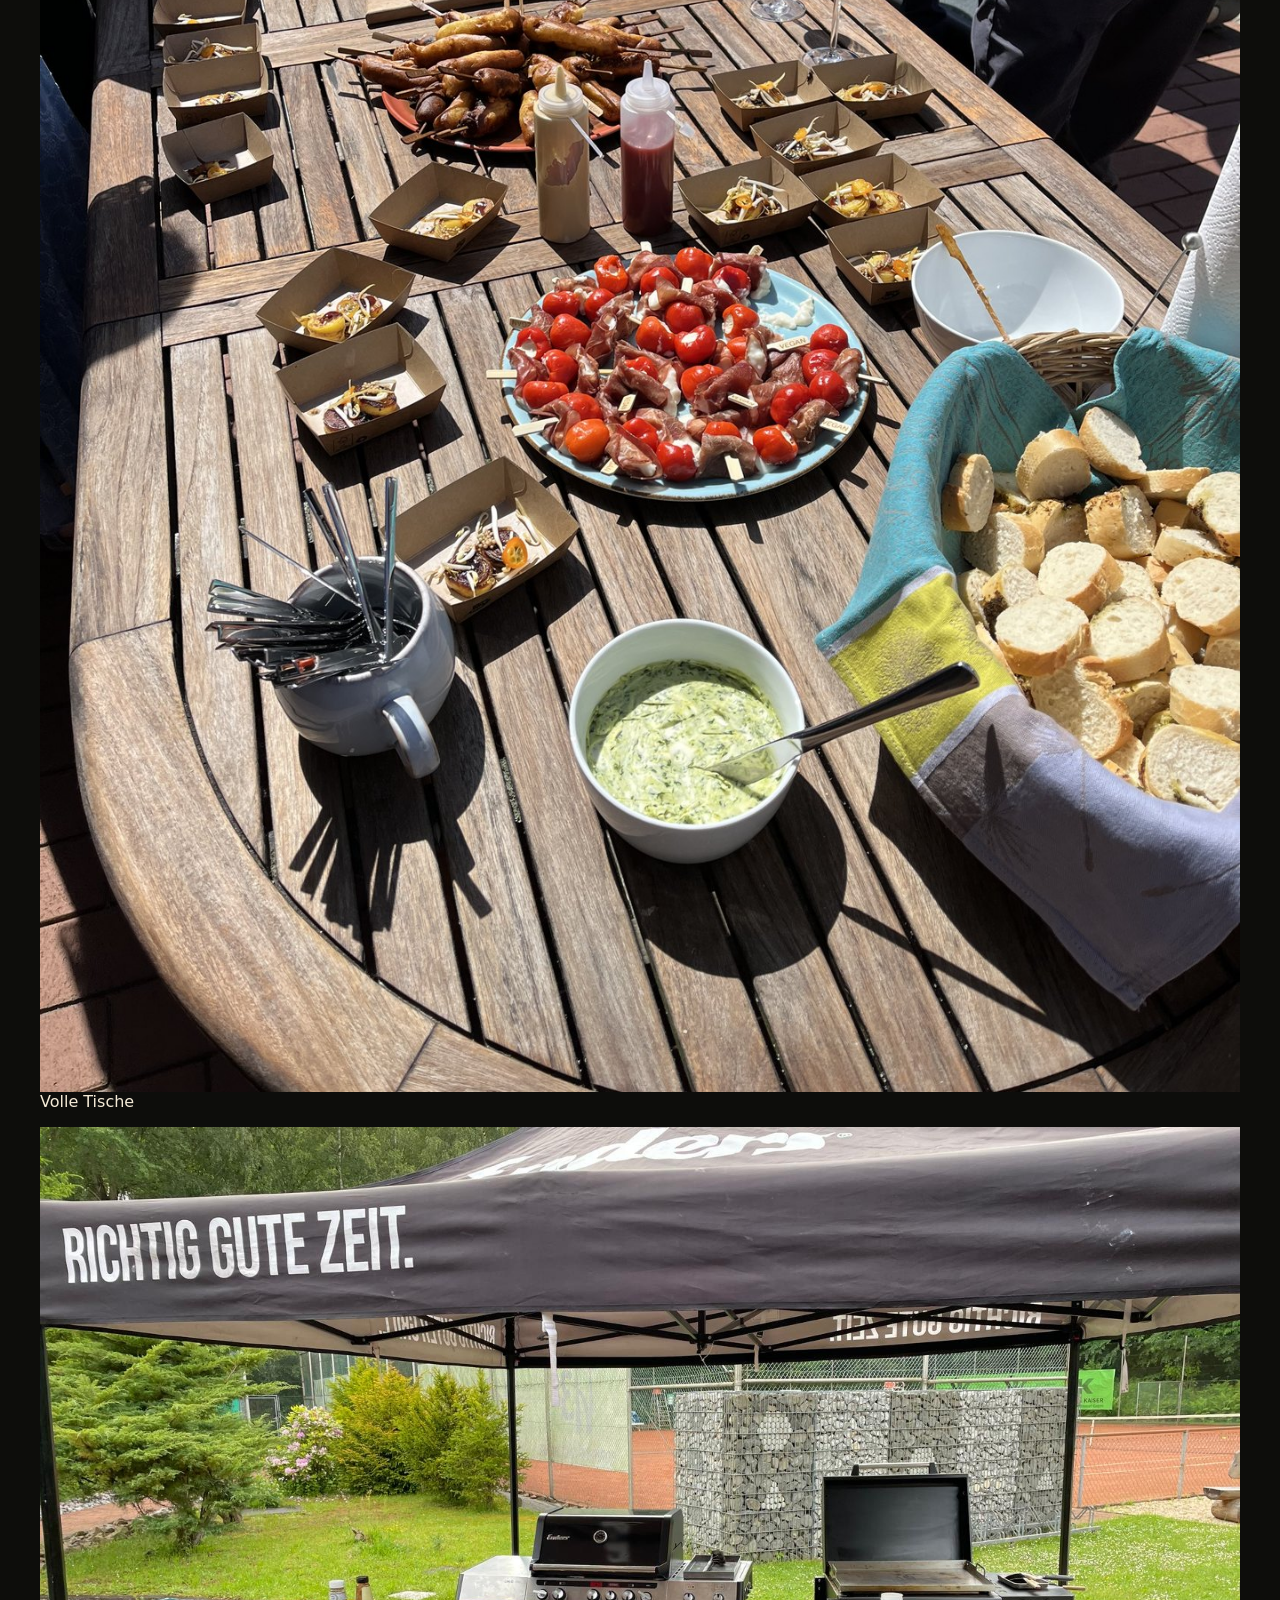
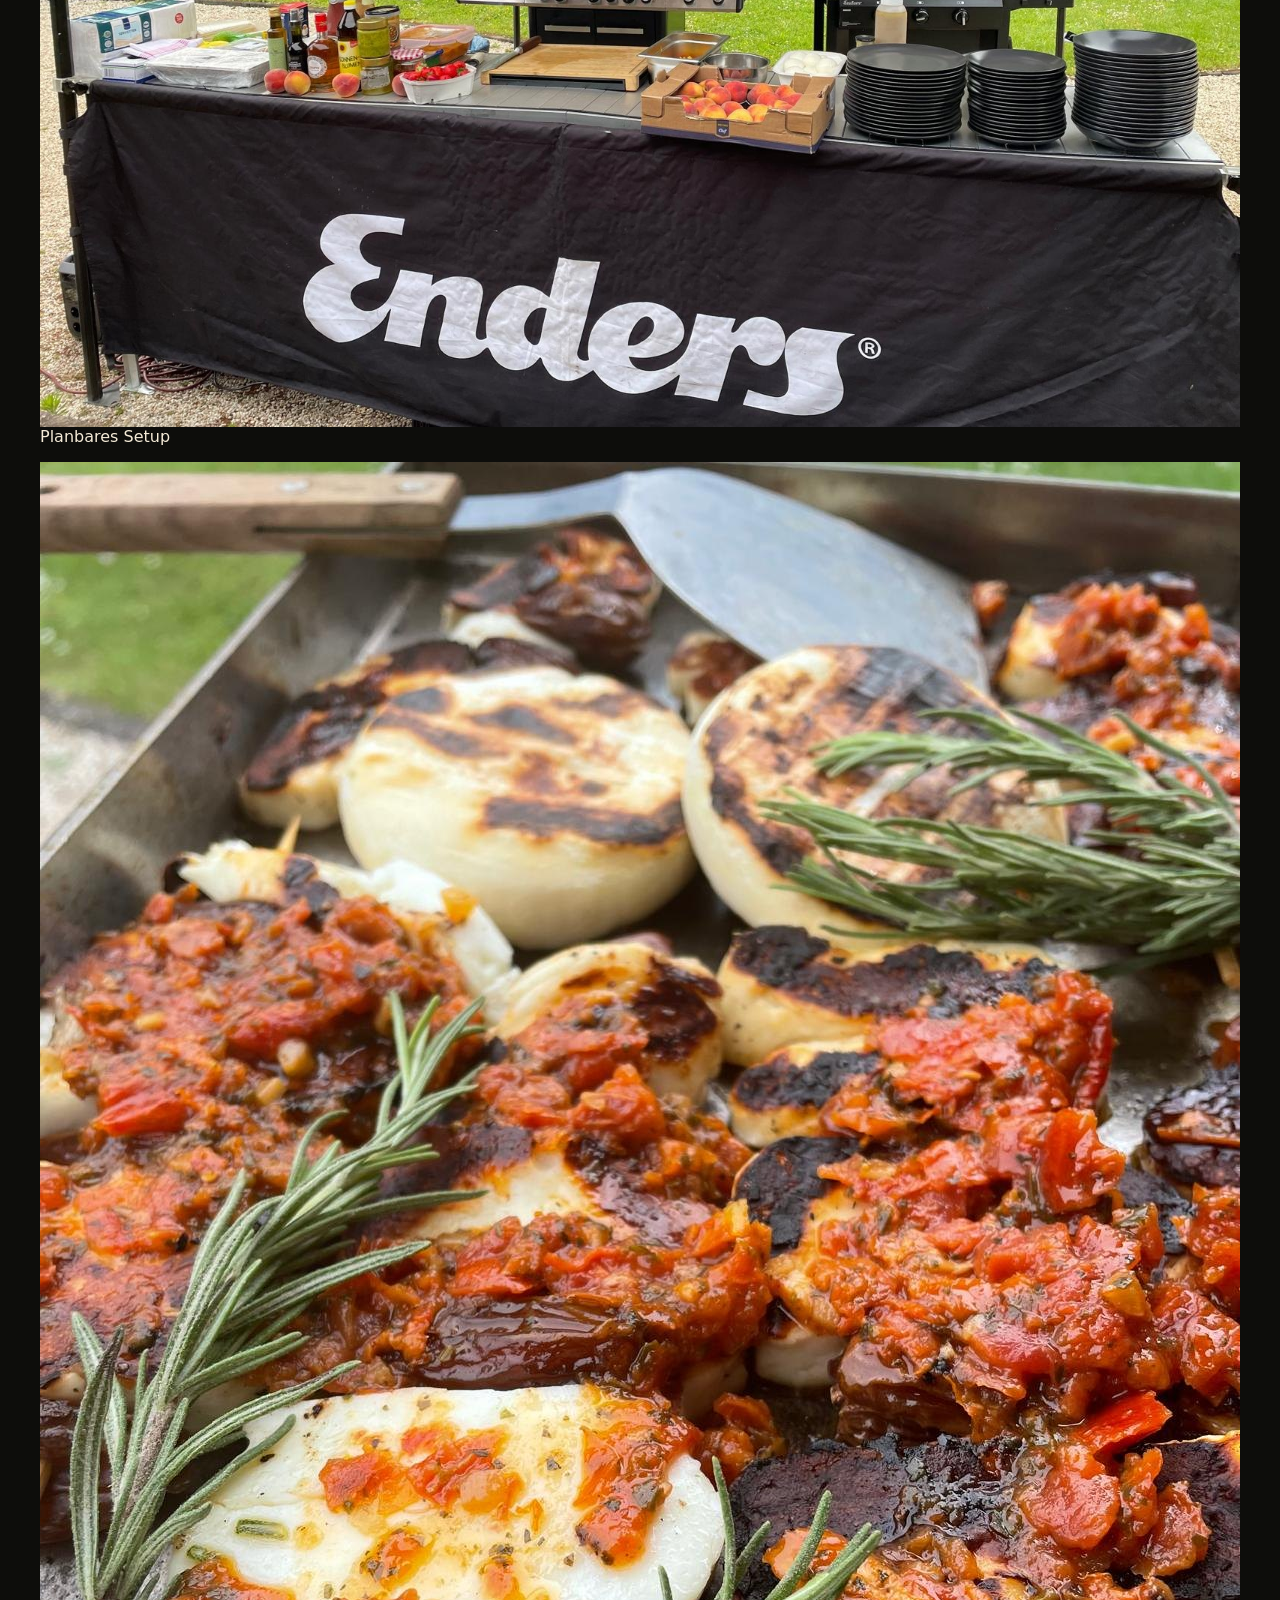
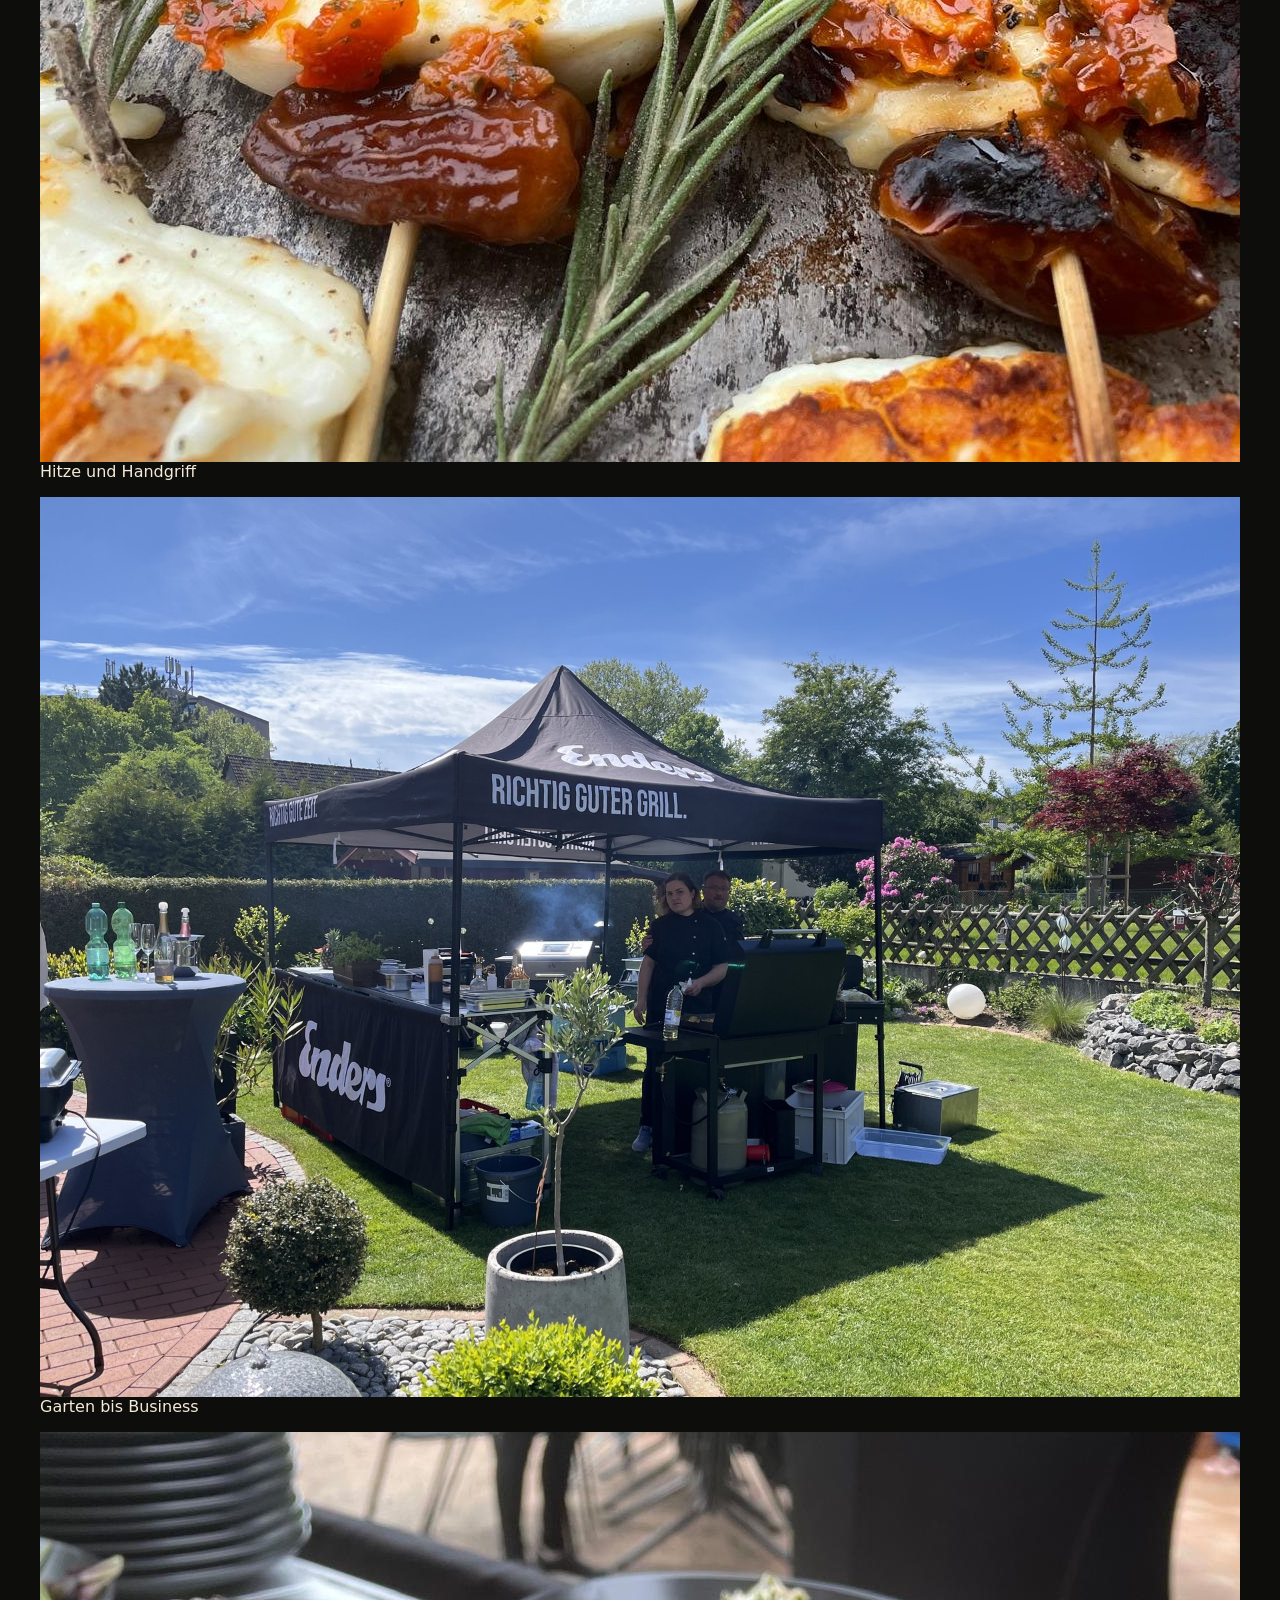
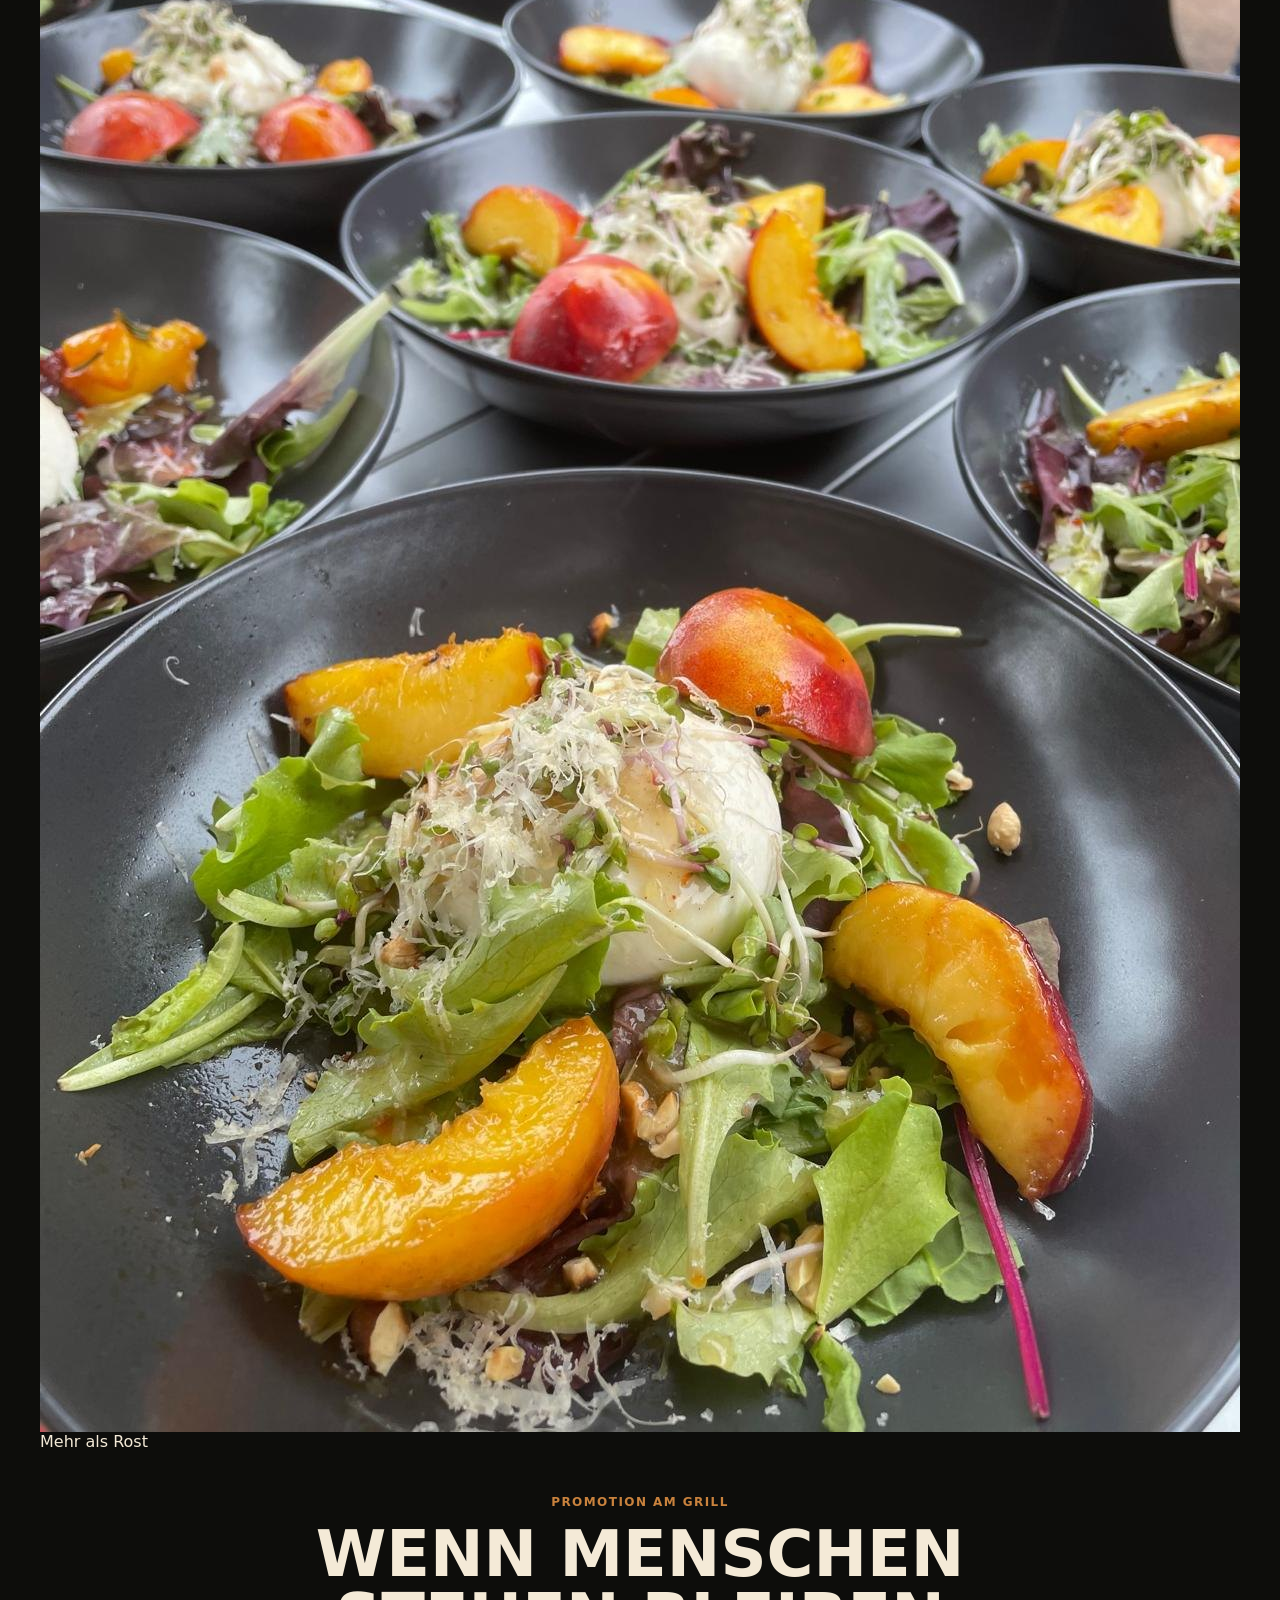
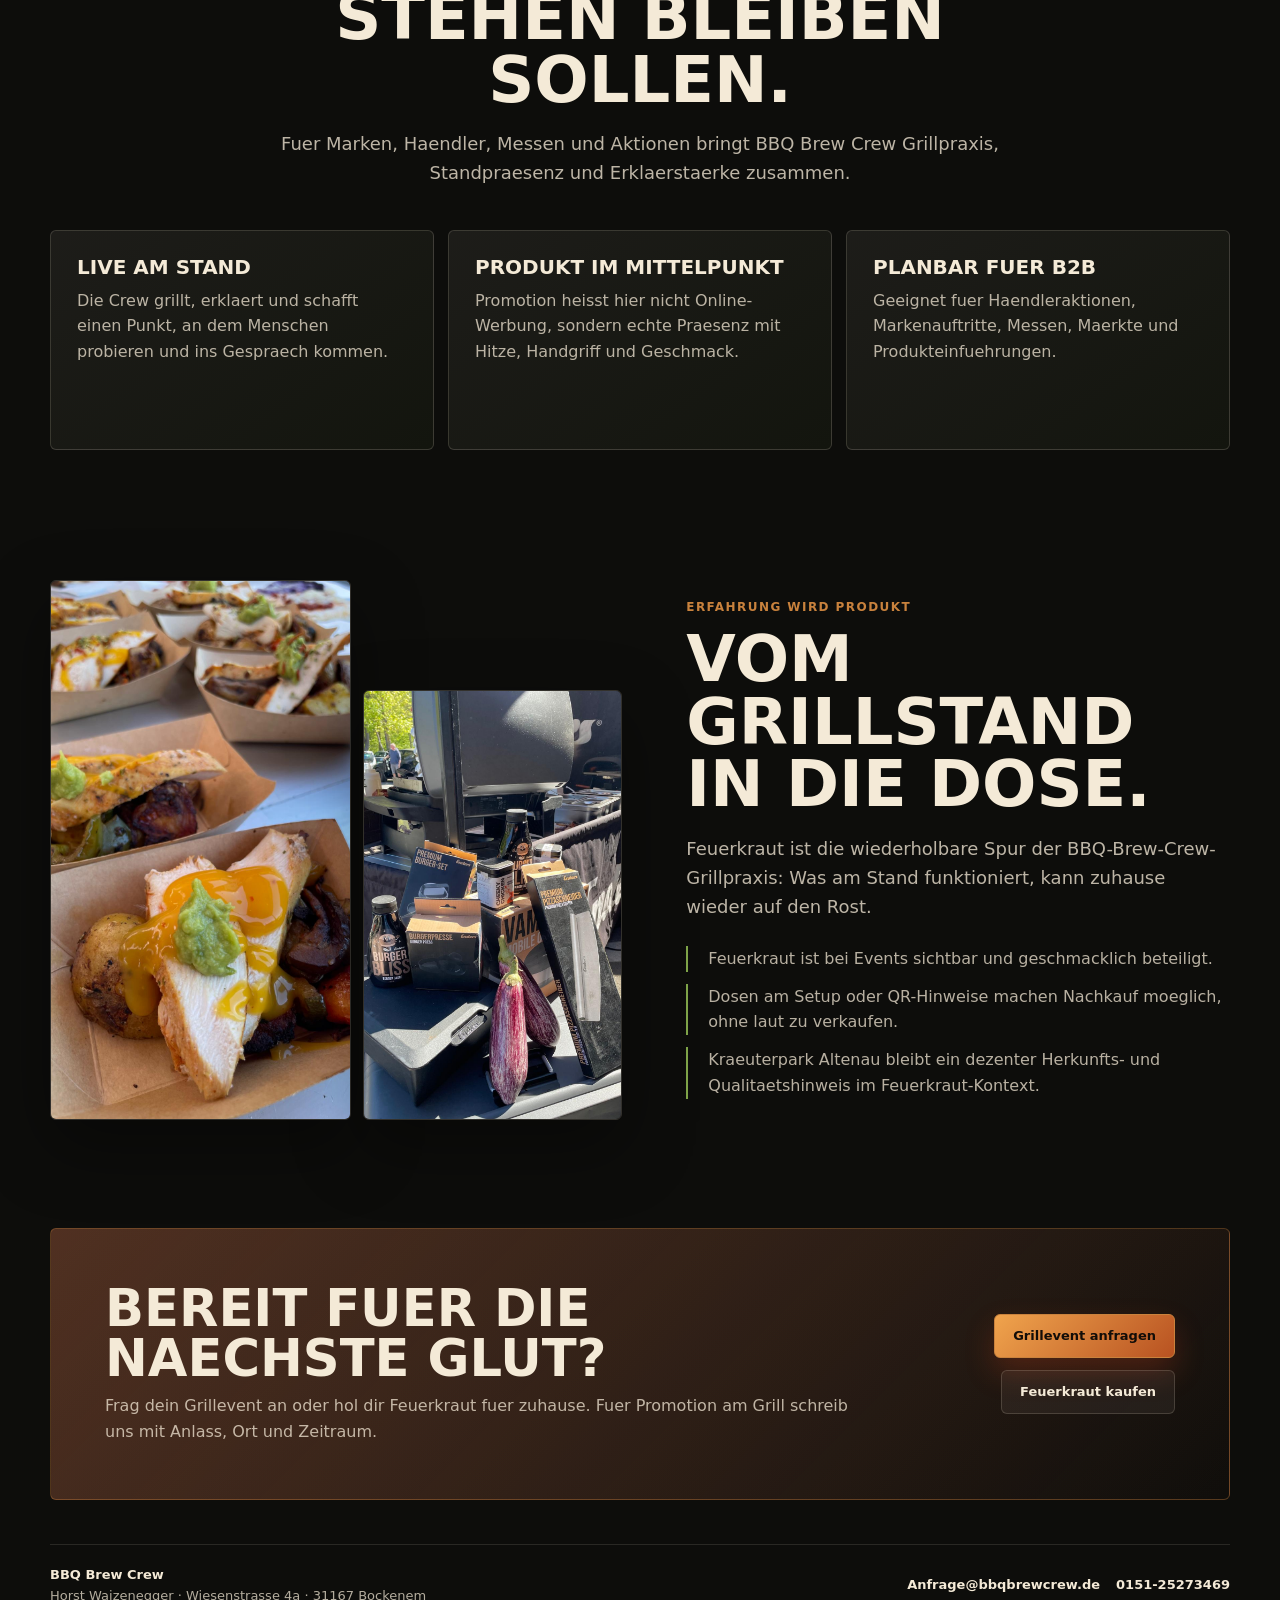
==== commit 4aecc1c5: "Publish landing page" ====
--- a/landing/index.html
+++ b/landing/index.html
@@ -3,257 +3,475 @@
   <head>
     <meta charset="utf-8" />
     <meta name="viewport" content="width=device-width, initial-scale=1" />
-    <title>BBQ Brew Crew x Kraeuterpark Altenau | Feuerkraut Gewuerze</title>
+    <title>BBQ Brew Crew | Handwerk am Feuer mit Feuerkraut</title>
     <meta
       name="description"
-      content="Eine Landingpage fuer die BBQ Brew Crew und den Kraeuterpark Altenau: vom Feuer getestet, im Kraeuterpark gemischt."
+      content="BBQ Brew Crew bringt Handwerk am Feuer auf Grillevents und in Feuerkraut-Gewuerze: Grillevent anfragen oder Feuerkraut kaufen."
     />
+    <script>
+      window.tailwind = window.tailwind || {};
+      window.tailwind.config = {
+        corePlugins: {
+          preflight: false,
+        },
+        theme: {
+          extend: {
+            colors: {
+              coal: "#0d0d0b",
+              cream: "#f4ead7",
+              copper: "#c9823d",
+              ember: "#e44c1c",
+              herb: "#7ea348",
+            },
+          },
+        },
+      };
+    </script>
+    <script src="https://cdn.tailwindcss.com"></script>
     <link rel="stylesheet" href="styles.css" />
   </head>
   <body>
     <header class="site-header">
-      <a class="brand" href="#top" aria-label="BBQ Brew Crew x Kraeuterpark Altenau">
-        <span class="brand-mark">FB</span>
+      <a class="brand" href="#top" aria-label="BBQ Brew Crew Startseite">
+        <span class="brand-mark">BBQ</span>
         <span>
-          <strong>Feuerkraut</strong>
-          <small>BBQ Brew Crew x Kraeuterpark Altenau</small>
+          <strong>BBQ Brew Crew</strong>
+          <small>Handwerk am Feuer</small>
         </span>
       </a>
       <nav aria-label="Hauptnavigation">
-        <a href="#brandvoice">Brandvoice</a>
-        <a href="#produkte">Produkte</a>
-        <a href="#markt">Marktbild</a>
+        <a href="#grillevents">Events</a>
+        <a href="#promotion">Promotion</a>
+        <a href="#gewuerze">Feuerkraut</a>
+        <a href="#handwerk">Handwerk</a>
+        <a href="#kontakt">Kontakt</a>
       </nav>
-      <a class="header-cta" href="#kontakt">Launch anfragen</a>
+      <div class="header-actions">
+        <a class="header-link" href="#gewuerze">Feuerkraut kaufen</a>
+        <a class="header-cta" href="#grillevents">Grillevent anfragen</a>
+      </div>
     </header>
 
     <main id="top">
-      <section class="hero">
-        <img src="assets/hero-bbq-crew-kraeuterpark.png" alt="" />
+      <section class="hero" aria-labelledby="hero-title">
+        <img src="assets/generated-hero-handwerk-am-feuer.png" alt="" />
         <div class="hero-shade"></div>
         <div class="hero-content">
           <div class="hero-copy">
-            <p>BBQ Brew Crew x Kraeuterpark Altenau</p>
-            <h1>Vom Feuer getestet. Im Kraeuterpark gemischt.</h1>
-            <span>
-              Gewuerzmischungen fuer Menschen, die nicht nur grillen, sondern draussen liefern:
-              saftig, kraeuterklar, rauchfest und ehrlich in der Anwendung.
-            </span>
+            <h1 id="hero-title">Handwerk am Feuer. Fuer Grillevents mit Feuerkraut.</h1>
+            <p>
+              Wir bringen echte Grillpraxis auf deine Veranstaltung und in die Dose:
+              als Crew am Feuer oder als Feuerkraut-Gewuerz fuer zuhause.
+            </p>
             <div class="hero-actions">
-              <a class="button primary" href="#produkte">Top 10 entdecken</a>
-              <a class="button secondary" href="#brandvoice">Positionierung lesen</a>
-            </div>
+              <a class="button primary" href="#grillevents">Grillevent anfragen</a>
+              <a class="button secondary" href="#gewuerze">Feuerkraut kaufen</a>
+            </div>
+            <ul class="proof-chips" aria-label="BBQ Brew Crew Beweise">
+              <li>Handwerk am Feuer</li>
+              <li>Manufaktur-Sorgfalt</li>
+              <li>Private Feiern</li>
+              <li>Firmenevents</li>
+              <li>Feuerkraut dabei</li>
+            </ul>
           </div>
-          <aside class="hero-panel" aria-label="Kurzpositionierung">
-            <strong>Die Luecke im Markt</strong>
+          <aside class="hero-note" aria-label="Kurzpositionierung">
+            <strong>Eine Crew. Ein Plan. Echte Geraete.</strong>
+            <span>Was am Grillstand funktioniert, praegt auch die Feuerkraut-Gewuerze.</span>
+          </aside>
+        </div>
+      </section>
+
+      <section class="choice-section" aria-labelledby="choice-title">
+        <div class="section-copy centered compact">
+          <h2 id="choice-title">Was brauchst du am Feuer?</h2>
+        </div>
+        <div class="choice-grid">
+          <a class="choice-card" href="#grillevents">
+            <span>01</span>
+            <strong>Ein Grillfest, das sitzt</strong>
+            <p>Private Feiern, Firmenabende, Sommerfeste und volle Tische mit einer Crew, die plant und grillt.</p>
+          </a>
+          <a class="choice-card" href="#promotion">
+            <span>02</span>
+            <strong>Aufmerksamkeit am Grill</strong>
+            <p>Marken, Haendler, Messen und Aktionen, bei denen Menschen stehen bleiben und etwas probieren sollen.</p>
+          </a>
+          <a class="choice-card" href="#gewuerze">
+            <span>03</span>
+            <strong>Gewuerze aus der Glut</strong>
+            <p>Feuerkraut bringt die Grillpraxis der Crew als klare Gewuerzmischung nach Hause.</p>
+          </a>
+        </div>
+      </section>
+
+      <section class="proof-band" id="handwerk" aria-labelledby="proof-title">
+        <div class="section-copy">
+          <p class="section-kicker">Warum BBQ Brew Crew mehr ist als Feuer und Stimmung</p>
+          <h2 id="proof-title">Sorgfalt, die man sieht.</h2>
+        </div>
+        <div class="proof-grid">
+          <article>
+            <strong>Handwerk am Produkt</strong>
+            <p>Schwarze Handschuhe, ruhige Handgriffe, Hitze und Timing zeigen, dass hier sorgfaeltig gearbeitet wird.</p>
+          </article>
+          <article>
+            <strong>Crew statt Kulisse</strong>
+            <p>Echte Menschen am Grillstand beweisen die Erfahrung besser als jede Stock-Szene.</p>
+          </article>
+          <article>
+            <strong>Feuerkraut dabei</strong>
+            <p>Die Gewuerzlinie ist bei Events sichtbar und geschmacklich beteiligt, ohne jedes Gericht festzulegen.</p>
+          </article>
+          <article>
+            <strong>Vom Event in die Dose</strong>
+            <p>Was unter Eventbedingungen funktioniert, kann zur Feuerkraut-Mischung werden.</p>
+          </article>
+        </div>
+      </section>
+
+      <section class="media-strip" aria-label="BBQ Brew Crew Handwerk">
+        <img src="assets/real-event-setup.jpeg" alt="BBQ Brew Crew Grillsetup mit schwarzem Zelt im Garten" />
+        <img src="assets/generated-handwerk-closeup.png" alt="Schwarze Handschuhe schneiden sorgsam gegrilltes Fleisch auf einem dunklen Arbeitsbrett" />
+        <img src="assets/real-grillstand-work.jpeg" alt="Arbeitsrealitaet am BBQ Brew Crew Grillstand mit Geraeten und Vorbereitung" />
+      </section>
+
+      <section class="products-section" id="gewuerze" aria-labelledby="products-title">
+        <div class="section-copy centered">
+          <p class="section-kicker">Feuerkraut kaufen</p>
+          <h2 id="products-title">Gewuerze aus der Grillpraxis von BBQ Brew Crew.</h2>
+          <p>
+            Erst Anwendung, dann Aroma. Feuerkraut bringt die Erfahrung der Crew
+            in klare Mischungen fuer Rost, Stahl, Pizzaofen, Gemuese, Fleisch und Sauce.
+          </p>
+        </div>
+
+        <article class="starter-flight">
+          <div>
+            <span>Empfohlener Einstieg</span>
+            <h3>5er Starter-Flight</h3>
             <p>
-              Nicht noch ein Texas-Rub. Eine Harz-BBQ-Linie mit echter Catering-Praxis,
-              Kraeuterpark-Herkunft und klaren Grillmomenten auf jeder Dose.
+              Feuerprobe, Harzglut, Haehnchenheld, Gartenrauch und Burgerbliss decken die
+              wichtigsten ersten Grillmomente ab: Allround, Kraut, Gefluegel, Gemuese und Burger.
             </p>
-          </aside>
-        </div>
-      </section>
-
-      <section class="proof-strip" aria-label="Kernversprechen">
-        <article>
-          <strong>Feuerfest</strong>
-          <span>Auf Plancha, Gasgrill, Pizzaofen und Smoker gedacht.</span>
+          </div>
+          <a class="button primary" href="mailto:Anfrage@bbqbrewcrew.de?subject=Feuerkraut%20Starter-Flight">Feuerkraut kaufen</a>
         </article>
-        <article>
-          <strong>Kraeuterklar</strong>
-          <span>Harzer Kraeuterkompetenz statt austauschbarer Gewuerzregal-Optik.</span>
-        </article>
-        <article>
-          <strong>Crew-getestet</strong>
-          <span>Entwickelt aus Live-Cooking, Catering und echtem Service-Druck.</span>
-        </article>
-      </section>
-
-      <section class="split-section" id="brandvoice">
-        <div class="section-copy">
-          <p class="section-kicker">Brandvoice</p>
-          <h2>Direkt wie eine Grillzange. Aromatisch wie ein Kraeutergarten.</h2>
-          <p>
-            Die Marke spricht nicht wie ein Supermarktregal und nicht wie ein US-BBQ-Klon.
-            Sie klingt nach jemandem, der den Grill schon anhat, die Gaeste im Blick hat und
-            trotzdem weiss, warum Majoran, Wacholder und Rauchsalz zusammenhalten.
-          </p>
-        </div>
-        <div class="voice-board">
-          <article>
-            <span>Ton</span>
-            <strong>Kurz. Warm. Praxissicher.</strong>
-            <p>Keine leeren Premium-Floskeln. Saetze, die nach Handgriff, Hitze und Geschmack klingen.</p>
-          </article>
-          <article>
-            <span>Claim-System</span>
-            <strong>Erst der Moment, dann die Mischung.</strong>
-            <p>Produktnamen verkaufen Situationen: Rippchenruhe, Plancha Pfeffer, Pizzaofen Rot.</p>
-          </article>
-          <article>
-            <span>Beweis</span>
-            <strong>Live gekocht statt im Studio erfunden.</strong>
-            <p>Fotos vom Stand, von Handschuhen, Sauce, Teig und Platte werden zum Markenbeweis.</p>
-          </article>
-          <article>
-            <span>Abgrenzung</span>
-            <strong>Harz-Terroir statt Cowboy-Kopie.</strong>
-            <p>Kraeuterpark, Wacholder, Pilze, Wald, Rauch und klare Anwendung geben Eigenstand.</p>
-          </article>
-        </div>
-      </section>
-
-      <section class="image-rhythm" aria-label="Live Cooking Impressionen">
-        <img src="assets/event-food-boxes.jpeg" alt="BBQ Food-Boxen mit Haehnchen, Kartoffeln und Sauce" />
-        <img src="assets/event-pulled-meat.jpeg" alt="Saftiges BBQ-Fleisch auf der heissen Platte" />
-        <img src="assets/event-teig-hand.jpeg" alt="Hand mit schwarzem Handschuh arbeitet Pizzateig vor dem Ofen" />
-      </section>
-
-      <section class="products-section" id="produkte">
-        <div class="section-copy centered">
-          <p class="section-kicker">Top 10 Launch-Produkte</p>
-          <h2>Eine Dose fuer jeden Grillmoment.</h2>
-          <p>
-            Preisanker: 7,90 bis 9,90 EUR pro Dose, 34,90 EUR fuer 5er-Flights,
-            Refill-Beutel fuer Wiederkaeufer. Jede Mischung bekommt eine klare Aufgabe.
-          </p>
-        </div>
+
         <div class="product-grid">
           <article class="product-card">
             <img src="assets/product-feuerprobe.png" alt="Feuerprobe Gewuerzmischung" />
             <div>
+              <span class="product-use">fuer den ersten Rost</span>
               <h3>Feuerprobe</h3>
               <p>Allround-Rub mit Paprika, Rauchsalz und Chili fuer alles, was zuerst auf den Rost kommt.</p>
-              <span>Gasgrill · Plancha · Gemuese · Gefluegel</span>
+              <strong>passt zu: Gasgrill, Plancha, Gemuese, Gefluegel</strong>
             </div>
           </article>
           <article class="product-card">
             <img src="assets/product-harzglut.png" alt="Harzglut Gewuerzmischung" />
             <div>
+              <span class="product-use">fuer Wald und Feuer</span>
               <h3>Harzglut</h3>
-              <p>Wacholder, Thymian und Pfeffer fuer Waldaroma, Wild, Kartoffeln und dunkle Saucen.</p>
-              <span>Wild · Pilze · Kartoffeln · Braten</span>
+              <p>Wacholder, Thymian und Pfeffer fuer Wild, Pilze, Kartoffeln und dunkle Saucen.</p>
+              <strong>passt zu: Wild, Pilze, Kartoffeln, Braten</strong>
             </div>
           </article>
           <article class="product-card">
             <img src="assets/product-plancha-pfeffer.png" alt="Plancha Pfeffer Gewuerzmischung" />
             <div>
+              <span class="product-use">fuer Stahl und Hitze</span>
               <h3>Plancha Pfeffer</h3>
               <p>Grobe Pfefferwaerme fuer Pilze, Zwiebeln, Steaks und alles, was auf Stahl brutzelt.</p>
-              <span>Plancha · Steak · Pilze · Zwiebeln</span>
+              <strong>passt zu: Plancha, Steak, Pilze, Zwiebeln</strong>
             </div>
           </article>
           <article class="product-card">
             <img src="assets/product-pizzaofen-rot.png" alt="Pizzaofen Rot Gewuerzmischung" />
             <div>
+              <span class="product-use">fuer Pizzaofen</span>
               <h3>Pizzaofen Rot</h3>
               <p>Tomate, Oregano, Knoblauch und milde Chili fuer Pizza, Brot, Dip und Ofengemuese.</p>
-              <span>Pizza · Brot · Dip · Tomate</span>
+              <strong>passt zu: Pizza, Brot, Dip, Tomate</strong>
             </div>
           </article>
           <article class="product-card">
             <img src="assets/product-rippenruhe.png" alt="Rippenruhe Gewuerzmischung" />
             <div>
+              <span class="product-use">fuer Ribs</span>
               <h3>Rippenruhe</h3>
-              <p>Mahagoniroter Low-and-Slow-Rub mit genug Tiefe, ohne Fleisch in Zucker zu ertraenken.</p>
-              <span>Ribs · Pulled Pork · Smoker · Glaze</span>
+              <p>Mahagoniroter Low-and-Slow-Rub mit Tiefe, ohne Fleisch in Zucker zu ertraenken.</p>
+              <strong>passt zu: Ribs, Pulled Pork, Smoker, Glaze</strong>
             </div>
           </article>
           <article class="product-card">
             <img src="assets/product-burgerbliss.png" alt="Burgerbliss Gewuerzmischung" />
             <div>
+              <span class="product-use">fuer Burger</span>
               <h3>Burgerbliss</h3>
               <p>Senfsaat, Zwiebel, Pfeffer und Rauch fuer Patties, Smashburger, Sauce und Fries.</p>
-              <span>Burger · Fries · Sauce · Smash</span>
+              <strong>passt zu: Burger, Fries, Sauce, Smash</strong>
             </div>
           </article>
           <article class="product-card">
             <img src="assets/product-haehnchenheld.png" alt="Haehnchenheld Gewuerzmischung" />
             <div>
+              <span class="product-use">fuer Gefluegel</span>
               <h3>Haehnchenheld</h3>
               <p>Goldene Paprika, Zitrone, Knoblauch und Kraeuter fuer saftiges Gefluegel.</p>
-              <span>Haehnchen · Wings · Spiesse · Bowl</span>
+              <strong>passt zu: Haehnchen, Wings, Spiesse, Bowl</strong>
             </div>
           </article>
           <article class="product-card">
             <img src="assets/product-gartenrauch.png" alt="Gartenrauch Gewuerzmischung" />
             <div>
+              <span class="product-use">fuer Gemuese</span>
               <h3>Gartenrauch</h3>
               <p>Rauch, Kraeuter und Chili fuer Aubergine, Zucchini, Pilze und Grillkaese.</p>
-              <span>Gemuese · Grillkaese · Vegan · Pfanne</span>
+              <strong>passt zu: Gemuese, Grillkaese, vegan, Pfanne</strong>
             </div>
           </article>
           <article class="product-card">
             <img src="assets/product-steakstille.png" alt="Steakstille Gewuerzmischung" />
             <div>
+              <span class="product-use">fuer Steak-Finish</span>
               <h3>Steakstille</h3>
-              <p>Reduzierter Steak-Finisher mit Salz, Pfeffer, Kaffee und Kraeuterrauch.</p>
-              <span>Steak · Finish · Butter · Feuerplatte</span>
+              <p>Reduzierter Finisher mit Salz, Pfeffer, Kaffee und Kraeuterrauch.</p>
+              <strong>passt zu: Steak, Butter, Feuerplatte, Finish</strong>
             </div>
           </article>
           <article class="product-card">
             <img src="assets/product-kraeuterkante.png" alt="Kraeuterkante Gewuerzmischung" />
             <div>
+              <span class="product-use">fuer helle Kante</span>
               <h3>Kraeuterkante</h3>
               <p>Gruene Harz-Signatur fuer Quark, Salat, Kartoffeln, Fisch und helle Marinaden.</p>
-              <span>Kraeuter · Fisch · Quark · Kartoffeln</span>
-            </div>
-          </article>
-        </div>
-      </section>
-
-      <section class="market-section" id="markt">
+              <strong>passt zu: Fisch, Quark, Kartoffeln, Marinade</strong>
+            </div>
+          </article>
+        </div>
+      </section>
+
+      <section class="events-section" id="grillevents" aria-labelledby="events-title">
         <div class="section-copy">
-          <p class="section-kicker">Branchenbild</p>
-          <h2>Was alle koennen. Und was diese Linie anders macht.</h2>
-        </div>
-        <div class="market-grid">
-          <article>
-            <strong>Lifestyle-Gewuerze</strong>
-            <p>Bunt, niedrigschwellig, rezeptnah. Stark fuer Alltag, aber oft wenig Grillautoritaet.</p>
-          </article>
-          <article>
-            <strong>BBQ-Spezialisten</strong>
-            <p>Technisch, fleischig, oft US-codiert. Stark fuer Szene, aber schnell austauschbar.</p>
-          </article>
-          <article>
-            <strong>Bio-Manufakturen</strong>
-            <p>Ruhig, hochwertig, herkunftsstark. Oft weniger Live-Cooking-Energie.</p>
-          </article>
-          <article class="market-own">
-            <strong>Feuerkraut</strong>
-            <p>Die Verbindung: Crew-Praxis, Kraeuterpark-Herkunft, klare Grillmomente und ein eigener Harz-Code.</p>
-          </article>
-        </div>
-      </section>
-
-      <section class="launch-section">
-        <img src="assets/event-stand.jpeg" alt="Live-Cooking Stand mit Grillzubehoer und Pflanzen" />
+          <p class="section-kicker">Grillevent anfragen</p>
+          <h2 id="events-title">Die Crew fuer deine Glut.</h2>
+          <p>
+            BBQ Brew Crew plant und grillt fuer private Feiern und Firmen.
+            Feuerkraut ist dabei sichtbar und geschmacklich beteiligt, ohne den Abend zum Verkaufsstand zu machen.
+          </p>
+        </div>
+        <div class="event-grid">
+          <article class="event-card" id="private-runde">
+            <img src="assets/real-event-setup.jpeg" alt="Grillsetup fuer eine private Runde im Garten" />
+            <div>
+              <span>Geburtstage, Gartenpartys, Familie, Freunde</span>
+              <h3>Private Runde</h3>
+              <p>Entspanntes Grillevent fuer Gastgeber, die nicht den ganzen Abend am Rost stehen wollen.</p>
+              <ol>
+                <li>Anfragen</li>
+                <li>Planen</li>
+                <li>Grillen</li>
+              </ol>
+              <a class="button secondary" href="mailto:Anfrage@bbqbrewcrew.de?subject=BBQ%20Brew%20Crew%20Private%20Runde">Private Runde anfragen</a>
+            </div>
+          </article>
+          <article class="event-card" id="business-glut">
+            <img src="assets/real-grillstand-work.jpeg" alt="Feuerkraut Grillstand mit Geraeten fuer Business Glut" />
+            <div>
+              <span>Firmenfeiern, Teamabende, Kundenevents, Sommerfeste</span>
+              <h3>Business Glut</h3>
+              <p>Geplantes BBQ-Catering fuer Firmen, das verlaesslich wirkt und trotzdem nach Feuer schmeckt.</p>
+              <ol>
+                <li>Anfragen</li>
+                <li>Planen</li>
+                <li>Grillen</li>
+              </ol>
+              <a class="button secondary" href="mailto:Anfrage@bbqbrewcrew.de?subject=BBQ%20Brew%20Crew%20Business%20Glut">Business Glut anfragen</a>
+            </div>
+          </article>
+        </div>
+      </section>
+
+      <section
+        class="mx-[18px] max-w-[1180px] scroll-mt-24 py-16 sm:py-24 xl:mx-auto"
+        id="eindruecke"
+        aria-labelledby="eindruecke-title"
+      >
+        <div class="mb-8 max-w-[980px]">
+          <div>
+            <p class="section-kicker">Echte Eindruecke</p>
+            <h2
+              class="m-0 max-w-[840px] text-[34px] font-black uppercase leading-[1.02] tracking-[0] text-cream sm:text-[46px] lg:text-[58px]"
+              id="eindruecke-title"
+            >
+              So sieht BBQ Brew Crew vor Ort aus.
+            </h2>
+          </div>
+          <p class="mb-0 mt-5 max-w-[720px] text-[17px] leading-[1.65] text-cream/75">
+            Keine Stock-Kulisse, sondern Setup, Crew, volle Tische und Handgriffe
+            vom echten Grillevent. Genau diese Praxis steckt auch in Feuerkraut.
+          </p>
+        </div>
+
+        <div
+          class="grid gap-3 sm:grid-cols-2 lg:grid-cols-3 lg:gap-4"
+          data-gallery-layout="balanced-grid"
+        >
+          <figure
+            class="group relative h-[420px] overflow-hidden rounded-md border border-cream/15 bg-cream/5 shadow-[0_22px_52px_rgba(0,0,0,0.32)] sm:h-[340px] lg:h-[360px]"
+            data-gallery-card
+          >
+            <img
+              class="h-full w-full object-cover transition duration-500 group-hover:scale-[1.025]"
+              src="assets/gallery-crew-am-stand.jpeg"
+              alt="Zwei Mitglieder der BBQ Brew Crew stehen in schwarzer Kochkleidung am Grillstand"
+            />
+            <figcaption class="absolute inset-x-0 bottom-0 bg-gradient-to-t from-coal/95 via-coal/58 to-transparent p-5 text-sm font-black uppercase tracking-[0] text-cream">
+              Crew am Stand
+            </figcaption>
+          </figure>
+
+          <figure
+            class="group relative h-[300px] overflow-hidden rounded-md border border-cream/15 bg-cream/5 shadow-[0_22px_52px_rgba(0,0,0,0.24)] sm:h-[340px] lg:h-[360px]"
+            data-gallery-card
+          >
+            <img
+              class="h-full w-full object-cover transition duration-500 group-hover:scale-[1.025]"
+              src="assets/gallery-event-tisch.jpeg"
+              alt="Ein gedeckter Eventtisch mit Grillhaeppchen, Saucen, Brot und Gaesten"
+            />
+            <figcaption class="absolute inset-x-0 bottom-0 bg-gradient-to-t from-coal/95 via-coal/55 to-transparent p-4 text-xs font-black uppercase tracking-[0] text-cream">
+              Volle Tische
+            </figcaption>
+          </figure>
+
+          <figure
+            class="group relative h-[300px] overflow-hidden rounded-md border border-cream/15 bg-cream/5 shadow-[0_22px_52px_rgba(0,0,0,0.24)] sm:h-[340px] lg:h-[360px]"
+            data-gallery-card
+          >
+            <img
+              class="h-full w-full object-cover transition duration-500 group-hover:scale-[1.025]"
+              src="assets/gallery-promotion-stand.jpeg"
+              alt="Aufgebauter Enders Grillstand mit Geraeten, Zutaten und Tellern"
+            />
+            <figcaption class="absolute inset-x-0 bottom-0 bg-gradient-to-t from-coal/95 via-coal/55 to-transparent p-4 text-xs font-black uppercase tracking-[0] text-cream">
+              Planbares Setup
+            </figcaption>
+          </figure>
+
+          <figure
+            class="group relative h-[300px] overflow-hidden rounded-md border border-cream/15 bg-cream/5 shadow-[0_22px_52px_rgba(0,0,0,0.24)] sm:h-[340px] lg:h-[360px]"
+            data-gallery-card
+          >
+            <img
+              class="h-full w-full object-cover transition duration-500 group-hover:scale-[1.025]"
+              src="assets/gallery-grillkaese-closeup.jpeg"
+              alt="Gegrillter Kaese mit Tomatensauce und Rosmarin auf einer Grillplatte"
+            />
+            <figcaption class="absolute inset-x-0 bottom-0 bg-gradient-to-t from-coal/95 via-coal/55 to-transparent p-4 text-xs font-black uppercase tracking-[0] text-cream">
+              Hitze und Handgriff
+            </figcaption>
+          </figure>
+
+          <figure
+            class="group relative h-[300px] overflow-hidden rounded-md border border-cream/15 bg-cream/5 shadow-[0_22px_52px_rgba(0,0,0,0.24)] sm:h-[340px] lg:h-[360px]"
+            data-gallery-card
+          >
+            <img
+              class="h-full w-full object-cover transition duration-500 group-hover:scale-[1.025]"
+              src="assets/gallery-garten-setup.jpeg"
+              alt="BBQ Brew Crew Stand mit schwarzem Zelt und Grills in einem Garten"
+            />
+            <figcaption class="absolute inset-x-0 bottom-0 bg-gradient-to-t from-coal/95 via-coal/55 to-transparent p-4 text-xs font-black uppercase tracking-[0] text-cream">
+              Garten bis Business
+            </figcaption>
+          </figure>
+
+          <figure
+            class="group relative h-[300px] overflow-hidden rounded-md border border-cream/15 bg-cream/5 shadow-[0_22px_52px_rgba(0,0,0,0.24)] sm:h-[340px] lg:h-[360px]"
+            data-gallery-card
+          >
+            <img
+              class="h-full w-full object-cover transition duration-500 group-hover:scale-[1.025]"
+              src="assets/gallery-salate-event.jpeg"
+              alt="Fertige Salatteller mit Pfirsich, Kraeutern und Dressing beim Event"
+            />
+            <figcaption class="absolute inset-x-0 bottom-0 bg-gradient-to-t from-coal/95 via-coal/55 to-transparent p-4 text-xs font-black uppercase tracking-[0] text-cream">
+              Mehr als Rost
+            </figcaption>
+          </figure>
+        </div>
+      </section>
+
+      <section class="promotion-section" id="promotion" aria-labelledby="promotion-title">
+        <div class="section-copy centered">
+          <p class="section-kicker">Promotion am Grill</p>
+          <h2 id="promotion-title">Wenn Menschen stehen bleiben sollen.</h2>
+          <p>
+            Fuer Marken, Haendler, Messen und Aktionen bringt BBQ Brew Crew Grillpraxis,
+            Standpraesenz und Erklaerstaerke zusammen.
+          </p>
+        </div>
+        <div class="promotion-panel">
+          <article>
+            <strong>Live am Stand</strong>
+            <p>Die Crew grillt, erklaert und schafft einen Punkt, an dem Menschen probieren und ins Gespraech kommen.</p>
+          </article>
+          <article>
+            <strong>Produkt im Mittelpunkt</strong>
+            <p>Promotion heisst hier nicht Online-Werbung, sondern echte Praesenz mit Hitze, Handgriff und Geschmack.</p>
+          </article>
+          <article>
+            <strong>Planbar fuer B2B</strong>
+            <p>Geeignet fuer Haendleraktionen, Markenauftritte, Messen, Maerkte und Produkteinfuehrungen.</p>
+          </article>
+        </div>
+      </section>
+
+      <section class="process-section" aria-labelledby="process-title">
+        <div class="process-media">
+          <img src="assets/event-food-boxes.jpeg" alt="Fertige BBQ-Portionen mit Sauce und Beilagen" />
+          <img src="assets/real-prep-handgriff.jpeg" alt="Handgriff am Grillstand mit Teig und schwarzem Handschuh" />
+        </div>
+        <div class="section-copy">
+          <p class="section-kicker">Erfahrung wird Produkt</p>
+          <h2 id="process-title">Vom Grillstand in die Dose.</h2>
+          <p>
+            Feuerkraut ist die wiederholbare Spur der BBQ-Brew-Crew-Grillpraxis:
+            Was am Stand funktioniert, kann zuhause wieder auf den Rost.
+          </p>
+          <ul class="process-list">
+            <li>Feuerkraut ist bei Events sichtbar und geschmacklich beteiligt.</li>
+            <li>Dosen am Setup oder QR-Hinweise machen Nachkauf moeglich, ohne laut zu verkaufen.</li>
+            <li>Kraeuterpark Altenau bleibt ein dezenter Herkunfts- und Qualitaetshinweis im Feuerkraut-Kontext.</li>
+          </ul>
+        </div>
+      </section>
+
+      <section class="contact-section" id="kontakt" aria-labelledby="contact-title">
         <div>
-          <p class="section-kicker">Launch-Mechanik</p>
-          <h2>Probieren im Park. Nachkaufen online. Wiederkommen fuer die naechste Glut.</h2>
+          <h2 id="contact-title">Bereit fuer die naechste Glut?</h2>
           <p>
-            Die Linie sollte nicht nur im Shop stehen. Sie braucht Tastings im Kraeuterpark,
-            QR-Videos mit Oliver, 5er-Flights, Refill-Beutel und saisonale Kleinserien.
-          </p>
-          <ul>
-            <li>Starter-Flight: Feuerprobe, Harzglut, Haehnchenheld, Gartenrauch, Sossenanker.</li>
-            <li>QR auf jeder Dose: 45-Sekunden-Anwendung am echten Grill.</li>
-            <li>Limiteds aus Events: Was am Stand funktioniert, wird zur naechsten Mischung.</li>
-          </ul>
-        </div>
-      </section>
-
-      <section class="contact-section" id="kontakt">
-        <div>
-          <h2>Bereit fuer die erste Charge?</h2>
-          <p>
-            Naechster Schritt: Rezepturen finalisieren, Etiketten auf Basis dieser Produktarchitektur
-            gestalten und die Launch-Story mit echten Oliver-Videos belegen.
-          </p>
-        </div>
-        <a class="button primary" href="mailto:info@bbqbrewcrew.com?subject=Feuerkraut%20Launch">Launch besprechen</a>
+            Frag dein Grillevent an oder hol dir Feuerkraut fuer zuhause.
+            Fuer Promotion am Grill schreib uns mit Anlass, Ort und Zeitraum.
+          </p>
+        </div>
+        <div class="contact-actions">
+          <a class="button primary" href="mailto:Anfrage@bbqbrewcrew.de?subject=BBQ%20Brew%20Crew%20Grillevent">Grillevent anfragen</a>
+          <a class="button secondary" href="mailto:Anfrage@bbqbrewcrew.de?subject=Feuerkraut%20kaufen">Feuerkraut kaufen</a>
+        </div>
       </section>
     </main>
+    <footer class="site-footer" aria-label="Kontakt und Impressum">
+      <div>
+        <strong>BBQ Brew Crew</strong>
+        <p>Horst Waizenegger · Wiesenstrasse 4a · 31167 Bockenem</p>
+      </div>
+      <div>
+        <a href="mailto:Anfrage@bbqbrewcrew.de">Anfrage@bbqbrewcrew.de</a>
+        <a href="tel:+4915125273469">0151-25273469</a>
+      </div>
+    </footer>
   </body>
 </html>
--- a/landing/styles.css
+++ b/landing/styles.css
@@ -1,15 +1,17 @@
 :root {
   --coal: #0d0d0b;
-  --coal-2: #16140f;
-  --steel: #272923;
-  --paper: #e2c491;
+  --coal-2: #171510;
+  --steel: #282a24;
+  --paper: #e6c68f;
   --copper: #c9823d;
   --ember: #e44c1c;
   --herb: #7ea348;
   --cream: #f4ead7;
-  --muted: #b8ad9a;
+  --muted: #bbb09e;
   --line: rgba(244, 234, 215, 0.16);
+  --line-strong: rgba(201, 130, 61, 0.42);
   --shadow: 0 26px 70px rgba(0, 0, 0, 0.38);
+  --radius: 6px;
   font-family:
     Inter, ui-sans-serif, system-ui, -apple-system, BlinkMacSystemFont, "Segoe UI", sans-serif;
 }
@@ -20,6 +22,7 @@
 
 html {
   scroll-behavior: smooth;
+  scroll-padding-top: 96px;
 }
 
 body {
@@ -28,6 +31,11 @@
   color: var(--cream);
 }
 
+body::selection {
+  background: var(--copper);
+  color: #120d08;
+}
+
 a {
   color: inherit;
   text-decoration: none;
@@ -36,6 +44,11 @@
 img {
   display: block;
   max-width: 100%;
+}
+
+section,
+article {
+  scroll-margin-top: 104px;
 }
 
 .site-header {
@@ -46,8 +59,10 @@
   align-items: center;
   justify-content: space-between;
   gap: 24px;
-  padding: 18px clamp(18px, 4vw, 56px);
-  background: linear-gradient(180deg, rgba(13, 13, 11, 0.9), rgba(13, 13, 11, 0.42));
+  min-height: 78px;
+  padding: 14px clamp(18px, 4vw, 56px);
+  background: linear-gradient(180deg, rgba(13, 13, 11, 0.94), rgba(13, 13, 11, 0.72));
+  border-bottom: 1px solid rgba(244, 234, 215, 0.08);
   backdrop-filter: blur(14px);
 }
 
@@ -55,7 +70,7 @@
   display: inline-flex;
   align-items: center;
   gap: 12px;
-  min-width: 220px;
+  min-width: 214px;
 }
 
 .brand-mark {
@@ -87,20 +102,32 @@
   font-size: 11px;
 }
 
-nav {
+nav,
+.header-actions,
+.hero-actions,
+.contact-actions {
   display: flex;
   align-items: center;
+}
+
+nav {
   justify-content: center;
-  gap: clamp(14px, 3vw, 32px);
+  gap: clamp(14px, 3vw, 30px);
   color: rgba(244, 234, 215, 0.72);
   font-size: 13px;
-  font-weight: 700;
-}
-
-nav a:hover {
+  font-weight: 760;
+}
+
+nav a:hover,
+.header-link:hover {
   color: var(--cream);
 }
 
+.header-actions {
+  gap: 10px;
+}
+
+.header-link,
 .header-cta,
 .button {
   display: inline-flex;
@@ -109,12 +136,21 @@
   min-height: 44px;
   padding: 0 18px;
   border: 1px solid rgba(244, 234, 215, 0.16);
+  border-radius: var(--radius);
   font-size: 13px;
   font-weight: 850;
+  line-height: 1;
+  white-space: nowrap;
+}
+
+.header-link {
+  background: rgba(244, 234, 215, 0.055);
+  color: rgba(244, 234, 215, 0.82);
 }
 
 .header-cta {
-  background: rgba(244, 234, 215, 0.08);
+  border-color: var(--line-strong);
+  background: rgba(201, 130, 61, 0.14);
 }
 
 .button.primary {
@@ -129,9 +165,14 @@
   color: var(--cream);
 }
 
+.button:hover,
+.header-cta:hover {
+  transform: translateY(-1px);
+}
+
 .hero {
   position: relative;
-  min-height: 94svh;
+  min-height: 86svh;
   overflow: hidden;
 }
 
@@ -145,37 +186,26 @@
 
 .hero > img {
   object-fit: cover;
-  object-position: center;
+  object-position: 65% center;
 }
 
 .hero-shade {
   background:
-    radial-gradient(circle at 75% 42%, rgba(228, 76, 28, 0.12), transparent 30%),
-    linear-gradient(90deg, rgba(13, 13, 11, 0.94), rgba(13, 13, 11, 0.62) 42%, rgba(13, 13, 11, 0.14)),
-    linear-gradient(0deg, var(--coal), transparent 24%);
+    linear-gradient(90deg, rgba(13, 13, 11, 0.96), rgba(13, 13, 11, 0.72) 42%, rgba(13, 13, 11, 0.2)),
+    linear-gradient(0deg, var(--coal), transparent 30%);
 }
 
 .hero-content {
   position: relative;
   z-index: 1;
   display: grid;
-  grid-template-columns: minmax(0, 780px) minmax(240px, 360px);
+  grid-template-columns: minmax(0, 760px) minmax(220px, 320px);
   align-items: end;
-  gap: clamp(28px, 6vw, 78px);
+  gap: clamp(28px, 6vw, 72px);
   width: min(1180px, calc(100% - 36px));
-  min-height: 94svh;
+  min-height: 86svh;
   margin: 0 auto;
-  padding: 128px 0 72px;
-}
-
-.hero-copy p,
-.section-kicker {
-  margin: 0 0 16px;
-  color: var(--copper);
-  font-size: 12px;
-  font-weight: 900;
-  letter-spacing: 0.12em;
-  text-transform: uppercase;
+  padding: 112px 0 34px;
 }
 
 h1,
@@ -186,24 +216,24 @@
 }
 
 h1 {
-  max-width: 760px;
-  margin-bottom: 22px;
-  font-size: 104px;
-  line-height: 0.91;
+  max-width: 900px;
+  margin-bottom: 24px;
+  font-size: clamp(44px, 5.45vw, 78px);
+  line-height: 0.98;
   letter-spacing: 0;
   text-transform: uppercase;
 }
 
-.hero-copy > span {
-  display: block;
-  max-width: 660px;
-  color: rgba(244, 234, 215, 0.84);
+.hero-copy p {
+  max-width: 680px;
+  margin-bottom: 0;
+  color: rgba(244, 234, 215, 0.86);
   font-size: 22px;
-  line-height: 1.35;
+  line-height: 1.34;
 }
 
 .hero-copy,
-.hero-panel,
+.hero-note,
 .hero-copy > * {
   min-width: 0;
   max-width: 100%;
@@ -213,154 +243,95 @@
 h2,
 h3,
 .brand strong,
-.product-card span {
+.product-card strong {
   overflow-wrap: anywhere;
 }
 
 .hero-actions {
-  display: flex;
   flex-wrap: wrap;
   gap: 12px;
   margin-top: 34px;
 }
 
-.hero-panel {
+.proof-chips {
+  display: flex;
+  flex-wrap: wrap;
+  gap: 8px;
+  margin: 24px 0 0;
+  padding: 0;
+  list-style: none;
+}
+
+.proof-chips li {
+  padding: 8px 10px;
+  border: 1px solid rgba(244, 234, 215, 0.18);
+  border-radius: 999px;
+  background: rgba(13, 13, 11, 0.34);
+  color: rgba(244, 234, 215, 0.82);
+  font-size: 12px;
+  font-weight: 850;
+}
+
+.hero-note {
   border-left: 2px solid var(--copper);
   padding: 22px 0 22px 22px;
   background: linear-gradient(90deg, rgba(13, 13, 11, 0.6), transparent);
 }
 
-.hero-panel strong {
+.hero-note strong,
+.hero-note span {
   display: block;
+}
+
+.hero-note strong {
   margin-bottom: 10px;
-  font-size: 14px;
-  text-transform: uppercase;
-}
-
-.hero-panel p {
-  margin: 0;
+  font-size: 18px;
+  line-height: 1.1;
+  text-transform: uppercase;
+}
+
+.hero-note span {
   color: rgba(244, 234, 215, 0.74);
-  line-height: 1.6;
-}
-
-.proof-strip,
-.split-section,
+  line-height: 1.55;
+}
+
+.choice-section,
+.proof-band,
 .products-section,
-.market-section,
-.launch-section,
+.events-section,
+.promotion-section,
+.process-section,
 .contact-section {
   width: min(1180px, calc(100% - 36px));
   margin: 0 auto;
 }
 
-.proof-strip {
-  display: grid;
-  grid-template-columns: repeat(3, 1fr);
-  gap: 1px;
-  transform: translateY(-34px);
-  box-shadow: var(--shadow);
-}
-
-.proof-strip article {
-  min-height: 132px;
-  padding: 26px;
-  background: linear-gradient(135deg, rgba(39, 41, 35, 0.98), rgba(23, 20, 15, 0.98));
-  border: 1px solid var(--line);
-}
-
-.proof-strip strong,
-.product-card h3,
-.market-grid strong {
-  display: block;
-  margin-bottom: 10px;
-  font-size: 18px;
-  text-transform: uppercase;
-}
-
-.proof-strip span,
-.product-card p,
-.market-grid p,
-.section-copy p,
-.launch-section p,
-.launch-section li,
-.contact-section p {
-  color: rgba(244, 234, 215, 0.74);
-  line-height: 1.62;
-}
-
-.split-section {
-  display: grid;
-  grid-template-columns: 0.82fr 1.18fr;
-  gap: clamp(32px, 5vw, 74px);
-  padding: 92px 0 72px;
-}
-
-.section-copy h2 {
-  margin-bottom: 18px;
-  font-size: 62px;
-  line-height: 0.98;
-  letter-spacing: 0;
-  text-transform: uppercase;
-}
-
-.section-copy p:not(.section-kicker) {
-  font-size: 18px;
-}
-
-.voice-board {
-  display: grid;
-  grid-template-columns: repeat(2, 1fr);
-  gap: 14px;
-}
-
-.voice-board article,
-.market-grid article {
-  padding: 26px;
-  background: rgba(244, 234, 215, 0.055);
-  border: 1px solid var(--line);
-}
-
-.voice-board span {
+.choice-section {
+  padding: 58px 0 78px;
+}
+
+.section-kicker {
+  margin: 0 0 14px;
   color: var(--copper);
   font-size: 12px;
   font-weight: 900;
-  text-transform: uppercase;
-}
-
-.voice-board strong {
-  display: block;
-  margin: 10px 0;
-  font-size: 22px;
-  line-height: 1.05;
-}
-
-.voice-board p {
-  margin: 0;
-  color: rgba(244, 234, 215, 0.68);
-  line-height: 1.52;
-}
-
-.image-rhythm {
-  display: grid;
-  grid-template-columns: 1.1fr 0.9fr 1fr;
-  gap: 12px;
-  width: min(1280px, calc(100% - 24px));
-  margin: 34px auto 0;
-}
-
-.image-rhythm img {
-  width: 100%;
-  height: 460px;
-  object-fit: cover;
-  border: 1px solid var(--line);
-}
-
-.image-rhythm img:nth-child(2) {
-  transform: translateY(44px);
-}
-
-.products-section {
-  padding: 128px 0 88px;
+  letter-spacing: 0.12em;
+  text-transform: uppercase;
+}
+
+.section-copy h2 {
+  margin-bottom: 18px;
+  font-size: clamp(40px, 5vw, 64px);
+  line-height: 0.98;
+  letter-spacing: 0;
+  text-transform: uppercase;
+}
+
+.section-copy p:not(.section-kicker) {
+  max-width: 740px;
+  color: rgba(244, 234, 215, 0.76);
+  font-size: 18px;
+  line-height: 1.62;
 }
 
 .centered {
@@ -369,25 +340,178 @@
   text-align: center;
 }
 
-.product-grid {
-  display: grid;
-  grid-template-columns: repeat(4, 1fr);
+.centered p:not(.section-kicker) {
+  margin-right: auto;
+  margin-left: auto;
+}
+
+.compact {
+  margin-bottom: 24px;
+}
+
+.choice-grid {
+  display: grid;
+  grid-template-columns: repeat(3, 1fr);
+  gap: 14px;
+}
+
+.choice-card,
+.proof-grid article,
+.promotion-panel article,
+.starter-flight,
+.product-card,
+.event-card,
+.contact-section {
+  border: 1px solid var(--line);
+  border-radius: var(--radius);
+}
+
+.choice-card {
+  display: grid;
   gap: 16px;
-}
-
-.product-card {
-  display: flex;
-  flex-direction: column;
-  min-height: 100%;
-  overflow: hidden;
-  background: linear-gradient(180deg, rgba(244, 234, 215, 0.075), rgba(244, 234, 215, 0.035));
-  border: 1px solid var(--line);
+  min-height: 230px;
+  padding: 26px;
+  background: linear-gradient(145deg, rgba(244, 234, 215, 0.08), rgba(244, 234, 215, 0.025));
   transition:
     transform 220ms ease,
     border-color 220ms ease,
     background 220ms ease;
 }
 
+.choice-card:hover {
+  transform: translateY(-4px);
+  border-color: var(--line-strong);
+  background: linear-gradient(145deg, rgba(201, 130, 61, 0.18), rgba(126, 163, 72, 0.08));
+}
+
+.choice-card span,
+.starter-flight span,
+.event-card span,
+.product-use {
+  color: var(--copper);
+  font-size: 12px;
+  font-weight: 900;
+  letter-spacing: 0.06em;
+  text-transform: uppercase;
+}
+
+.choice-card strong {
+  display: block;
+  font-size: 29px;
+  line-height: 1;
+  text-transform: uppercase;
+}
+
+.choice-card p,
+.proof-grid p,
+.promotion-panel p,
+.product-card p,
+.event-card p,
+.process-list,
+.contact-section p,
+.starter-flight p {
+  margin: 0;
+  color: rgba(244, 234, 215, 0.74);
+  line-height: 1.62;
+}
+
+.proof-band {
+  display: grid;
+  grid-template-columns: 0.8fr 1.2fr;
+  gap: clamp(32px, 5vw, 74px);
+  padding: 76px 0;
+  border-top: 1px solid rgba(244, 234, 215, 0.1);
+}
+
+.proof-grid {
+  display: grid;
+  grid-template-columns: repeat(2, 1fr);
+  gap: 14px;
+}
+
+.proof-grid article {
+  padding: 26px;
+  background: rgba(244, 234, 215, 0.055);
+}
+
+.proof-grid strong,
+.promotion-panel strong,
+.product-card h3,
+.event-card h3 {
+  display: block;
+  margin-bottom: 10px;
+  font-size: 20px;
+  line-height: 1.05;
+  text-transform: uppercase;
+}
+
+.media-strip {
+  display: grid;
+  grid-template-columns: 1.16fr 0.78fr 1.06fr;
+  gap: 12px;
+  width: min(1280px, calc(100% - 24px));
+  margin: 20px auto 0;
+}
+
+.media-strip img {
+  width: 100%;
+  height: 450px;
+  object-fit: cover;
+  border: 1px solid var(--line);
+  border-radius: var(--radius);
+}
+
+.media-strip img:nth-child(2) {
+  transform: translateY(42px);
+}
+
+.products-section {
+  padding: 132px 0 88px;
+}
+
+.starter-flight {
+  display: grid;
+  grid-template-columns: 1fr auto;
+  align-items: center;
+  gap: 24px;
+  margin-bottom: 24px;
+  padding: clamp(24px, 4vw, 36px);
+  background:
+    linear-gradient(135deg, rgba(228, 76, 28, 0.18), transparent),
+    linear-gradient(135deg, rgba(39, 41, 35, 0.98), rgba(16, 14, 11, 0.98));
+  border-color: rgba(201, 130, 61, 0.48);
+  box-shadow: var(--shadow);
+}
+
+.starter-flight h3 {
+  margin: 8px 0 12px;
+  font-size: clamp(32px, 4vw, 48px);
+  line-height: 0.98;
+  text-transform: uppercase;
+}
+
+.starter-flight p {
+  max-width: 760px;
+}
+
+.product-grid {
+  display: grid;
+  grid-template-columns: repeat(5, 1fr);
+  gap: 14px;
+}
+
+.product-card {
+  display: flex;
+  min-height: 100%;
+  overflow: hidden;
+  flex-direction: column;
+  background: linear-gradient(180deg, rgba(244, 234, 215, 0.075), rgba(244, 234, 215, 0.035));
+  transition:
+    transform 220ms ease,
+    border-color 220ms ease,
+    background 220ms ease;
+}
+
 .product-card:hover {
   transform: translateY(-6px);
   border-color: rgba(201, 130, 61, 0.52);
@@ -404,64 +528,144 @@
   display: flex;
   flex: 1;
   flex-direction: column;
-  padding: 20px;
+  padding: 18px;
 }
 
 .product-card h3 {
-  font-size: 21px;
+  margin-top: 8px;
+  font-size: 19px;
 }
 
 .product-card p {
-  margin-bottom: 18px;
-}
-
-.product-card span {
+  margin-bottom: 16px;
+  font-size: 14px;
+}
+
+.product-card strong {
+  display: block;
   margin-top: auto;
-  color: var(--copper);
+  color: var(--paper);
+  font-size: 11px;
+  line-height: 1.35;
+  text-transform: uppercase;
+}
+
+.events-section {
+  display: grid;
+  grid-template-columns: 0.74fr 1.26fr;
+  gap: clamp(32px, 5vw, 74px);
+  padding: 84px 0 96px;
+}
+
+.event-grid {
+  display: grid;
+  grid-template-columns: repeat(2, 1fr);
+  gap: 14px;
+}
+
+.event-card {
+  overflow: hidden;
+  background: rgba(244, 234, 215, 0.055);
+}
+
+.event-card img {
+  width: 100%;
+  height: 270px;
+  object-fit: cover;
+}
+
+.event-card div {
+  padding: 24px;
+}
+
+.event-card h3 {
+  margin-top: 10px;
+  font-size: 32px;
+}
+
+.event-card ol {
+  display: grid;
+  grid-template-columns: repeat(3, 1fr);
+  gap: 8px;
+  margin: 22px 0;
+  padding: 0;
+  list-style: none;
+}
+
+.event-card li {
+  padding: 10px 8px;
+  border: 1px solid rgba(244, 234, 215, 0.13);
+  border-radius: var(--radius);
+  color: rgba(244, 234, 215, 0.8);
   font-size: 12px;
-  font-weight: 900;
-  text-transform: uppercase;
-}
-
-.market-section {
-  padding: 72px 0 92px;
-}
-
-.market-grid {
-  display: grid;
-  grid-template-columns: repeat(4, 1fr);
+  font-weight: 850;
+  text-align: center;
+  text-transform: uppercase;
+}
+
+.promotion-section {
+  width: min(1180px, calc(100% - 36px));
+  margin: 0 auto;
+  padding: 28px 0 96px;
+}
+
+.promotion-panel {
+  display: grid;
+  grid-template-columns: repeat(3, 1fr);
   gap: 14px;
 }
 
-.market-own {
-  background: linear-gradient(135deg, rgba(201, 130, 61, 0.22), rgba(126, 163, 72, 0.12)) !important;
-  border-color: rgba(201, 130, 61, 0.55) !important;
-}
-
-.launch-section {
-  display: grid;
-  grid-template-columns: 0.92fr 1.08fr;
+.promotion-panel article {
+  min-height: 220px;
+  padding: 26px;
+  border: 1px solid var(--line);
+  border-radius: var(--radius);
+  background: linear-gradient(145deg, rgba(244, 234, 215, 0.07), rgba(126, 163, 72, 0.055));
+}
+
+.promotion-panel strong {
+  display: block;
+  margin-bottom: 10px;
+  font-size: 20px;
+  line-height: 1.05;
+  text-transform: uppercase;
+}
+
+.promotion-panel p {
+  margin: 0;
+  color: rgba(244, 234, 215, 0.74);
+  line-height: 1.62;
+}
+
+.process-section {
+  display: grid;
+  grid-template-columns: 1fr 0.95fr;
   gap: clamp(28px, 5vw, 68px);
   align-items: center;
-  padding: 34px 0 110px;
-}
-
-.launch-section img {
+  padding: 34px 0 108px;
+}
+
+.process-media {
+  display: grid;
+  grid-template-columns: 1fr 0.86fr;
+  gap: 12px;
+  align-items: end;
+}
+
+.process-media img {
   width: 100%;
-  height: 590px;
+  height: 540px;
   object-fit: cover;
   border: 1px solid var(--line);
+  border-radius: var(--radius);
   box-shadow: var(--shadow);
 }
 
-.launch-section h2 {
-  margin-bottom: 20px;
-  font-size: 60px;
-  line-height: 0.98;
-  text-transform: uppercase;
-}
-
-.launch-section ul {
+.process-media img:nth-child(2) {
+  height: 430px;
+}
+
+.process-list {
   display: grid;
   gap: 12px;
   margin: 24px 0 0;
@@ -469,7 +673,7 @@
   list-style: none;
 }
 
-.launch-section li {
+.process-list li {
   padding-left: 20px;
   border-left: 2px solid var(--herb);
 }
@@ -482,79 +686,123 @@
   margin-bottom: 44px;
   padding: clamp(28px, 5vw, 54px);
   background:
-    linear-gradient(135deg, rgba(228, 76, 28, 0.24), transparent),
+    linear-gradient(135deg, rgba(228, 76, 28, 0.22), transparent),
     linear-gradient(135deg, rgba(39, 41, 35, 0.98), rgba(16, 14, 11, 0.98));
-  border: 1px solid rgba(201, 130, 61, 0.34);
+  border-color: rgba(201, 130, 61, 0.34);
 }
 
 .contact-section h2 {
   margin-bottom: 10px;
-  font-size: 46px;
-  line-height: 1;
-  text-transform: uppercase;
-}
-
-.contact-section p {
-  max-width: 720px;
-  margin: 0;
-}
-
-@media (max-width: 980px) {
+  font-size: clamp(34px, 4vw, 52px);
+  line-height: 0.98;
+  text-transform: uppercase;
+}
+
+.contact-actions {
+  flex-wrap: wrap;
+  justify-content: flex-end;
+  gap: 12px;
+}
+
+.site-footer {
+  display: flex;
+  align-items: center;
+  justify-content: space-between;
+  gap: 24px;
+  width: min(1180px, calc(100% - 36px));
+  margin: 0 auto 28px;
+  padding: 22px 0 0;
+  border-top: 1px solid rgba(244, 234, 215, 0.12);
+  color: rgba(244, 234, 215, 0.72);
+  font-size: 13px;
+}
+
+.site-footer strong,
+.site-footer a {
+  color: var(--cream);
+  font-weight: 850;
+}
+
+.site-footer p {
+  margin: 6px 0 0;
+}
+
+.site-footer div:last-child {
+  display: flex;
+  gap: 16px;
+  flex-wrap: wrap;
+  justify-content: flex-end;
+}
+
+@media (max-width: 1100px) {
+  .product-grid {
+    grid-template-columns: repeat(3, 1fr);
+  }
+
+  .events-section,
+  .proof-band,
+  .process-section {
+    grid-template-columns: 1fr;
+  }
+
+  .events-section .section-copy p:not(.section-kicker),
+  .proof-band .section-copy p:not(.section-kicker) {
+    max-width: 820px;
+  }
+}
+
+@media (max-width: 920px) {
   .site-header {
     position: absolute;
   }
 
+  html {
+    scroll-padding-top: 24px;
+  }
+
   nav {
     display: none;
   }
 
-  .hero-content,
-  .split-section,
-  .launch-section {
+  .hero-content {
     grid-template-columns: 1fr;
   }
 
-  .hero-panel {
+  .hero-note {
     max-width: 520px;
   }
 
-  h1 {
-    font-size: 72px;
-  }
-
-  .section-copy h2,
-  .launch-section h2 {
-    font-size: 46px;
-  }
-
-  .image-rhythm img,
-  .launch-section img {
-    height: 390px;
-  }
-
-  .proof-strip,
-  .market-grid {
+  .choice-grid,
+  .event-grid,
+  .promotion-panel,
+  .media-strip {
     grid-template-columns: 1fr;
   }
 
-  .voice-board,
+  .media-strip img,
+  .event-card img {
+    height: 380px;
+  }
+
+  .media-strip img:nth-child(2) {
+    transform: none;
+  }
+
+  .proof-grid,
   .product-grid {
     grid-template-columns: repeat(2, 1fr);
   }
 
-  .image-rhythm {
+  .starter-flight {
     grid-template-columns: 1fr;
   }
-
-  .image-rhythm img:nth-child(2) {
-    transform: none;
-  }
-}
-
-@media (max-width: 620px) {
+}
+
+@media (max-width: 640px) {
   .site-header {
     align-items: flex-start;
-    padding: 14px;
+    min-height: 64px;
+    padding: 12px 14px;
   }
 
   .brand {
@@ -562,76 +810,135 @@
   }
 
   .brand small,
+  .header-link {
+    display: none;
+  }
+
+  .brand-mark {
+    width: 38px;
+    height: 38px;
+  }
+
   .header-cta {
-    display: none;
+    min-height: 38px;
+    padding: 0 12px;
+    font-size: 12px;
   }
 
   .hero {
-    min-height: 96svh;
-  }
-
-  .hero-content {
-    min-height: 96svh;
-    padding: 104px 0 46px;
+    min-height: 88svh;
+  }
+
+  .hero > img {
+    object-position: 63% center;
   }
 
   .hero-shade {
     background:
-      linear-gradient(90deg, rgba(13, 13, 11, 0.98), rgba(13, 13, 11, 0.74)),
-      linear-gradient(0deg, var(--coal), transparent 30%);
-  }
-
-  .hero-copy,
-  .hero-panel {
-    width: min(100%, 330px);
+      linear-gradient(90deg, rgba(13, 13, 11, 0.98), rgba(13, 13, 11, 0.78)),
+      linear-gradient(0deg, var(--coal), transparent 32%);
+  }
+
+  .hero-content {
+    width: min(100% - 28px, 1180px);
+    min-height: 88svh;
+    padding: 86px 0 30px;
   }
 
   h1 {
+    max-width: 360px;
     font-size: 40px;
-    line-height: 0.96;
-  }
-
-  .hero-copy > span,
+    line-height: 0.98;
+  }
+
+  .hero-copy p,
   .section-copy p:not(.section-kicker) {
     font-size: 16px;
   }
 
-  .section-copy h2,
-  .launch-section h2 {
+  .hero-copy,
+  .hero-note {
+    width: min(100%, 360px);
+  }
+
+  .hero-actions,
+  .contact-actions {
+    align-items: stretch;
+    flex-direction: column;
+  }
+
+  .button {
+    width: 100%;
+  }
+
+  .proof-chips {
+    max-width: 350px;
+  }
+
+  .choice-section,
+  .proof-band,
+  .products-section,
+  .events-section,
+  .promotion-section,
+  .process-section {
+    width: min(100% - 24px, 1180px);
+    padding-top: 58px;
+    padding-bottom: 58px;
+  }
+
+  .section-copy h2 {
     font-size: 34px;
     line-height: 1.02;
   }
 
-  .contact-section h2 {
-    font-size: 30px;
-  }
-
-  .image-rhythm img,
-  .launch-section img {
+  .choice-card {
+    min-height: 0;
+  }
+
+  .proof-grid,
+  .product-grid,
+  .process-media {
+    grid-template-columns: 1fr;
+  }
+
+  .media-strip img,
+  .event-card img,
+  .process-media img,
+  .process-media img:nth-child(2) {
     height: 300px;
   }
 
-  .proof-strip {
-    transform: none;
-    width: min(1180px, calc(100% - 24px));
-    margin-top: 12px;
-  }
-
-  .voice-board,
-  .product-grid {
+  .product-card {
+    display: grid;
+    grid-template-columns: 112px 1fr;
+  }
+
+  .product-card img {
+    height: 100%;
+    aspect-ratio: auto;
+  }
+
+  .product-card div {
+    padding: 16px;
+  }
+
+  .event-card ol {
     grid-template-columns: 1fr;
-  }
-
-  .split-section,
-  .products-section,
-  .market-section,
-  .launch-section {
-    padding-top: 64px;
-    padding-bottom: 64px;
   }
 
   .contact-section {
     flex-direction: column;
     align-items: flex-start;
-  }
-}
+    width: min(100% - 24px, 1180px);
+  }
+
+  .site-footer {
+    flex-direction: column;
+    align-items: flex-start;
+    width: min(100% - 24px, 1180px);
+  }
+
+  .site-footer div:last-child {
+    justify-content: flex-start;
+  }
+}
